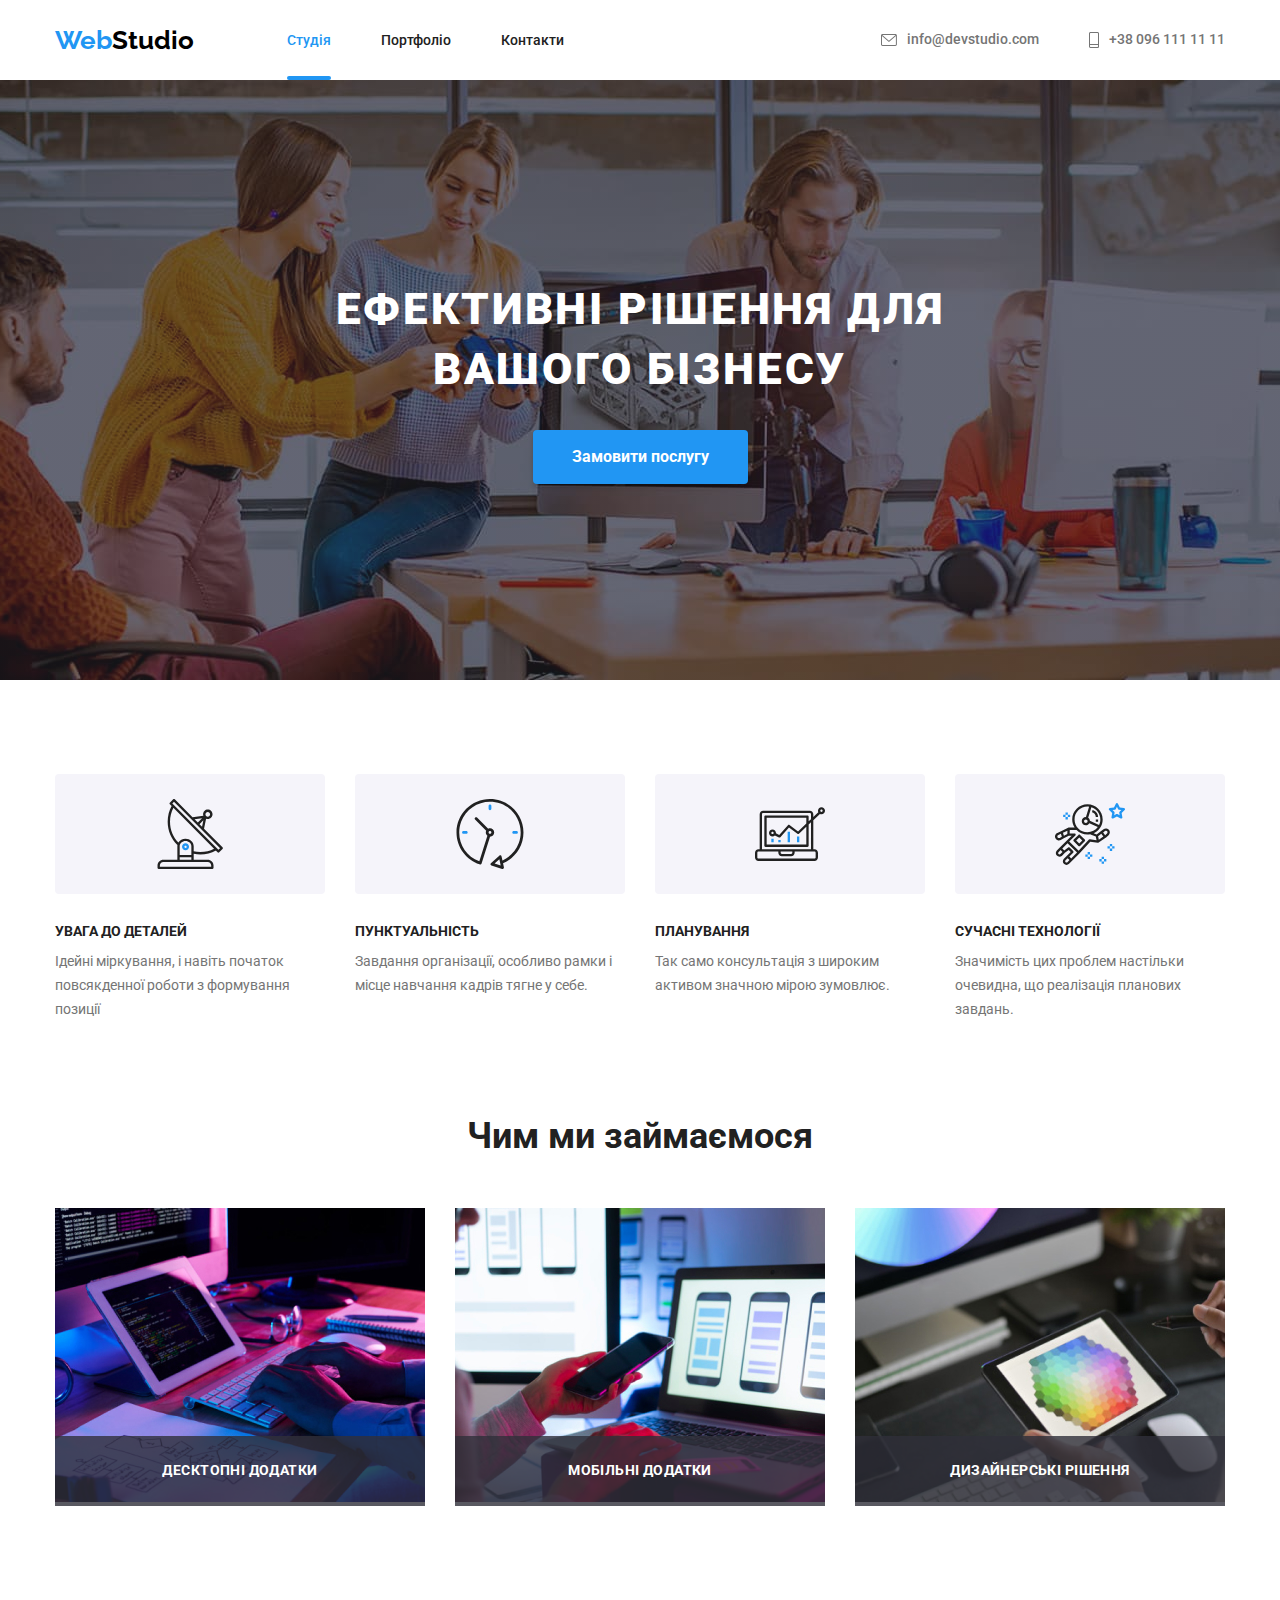
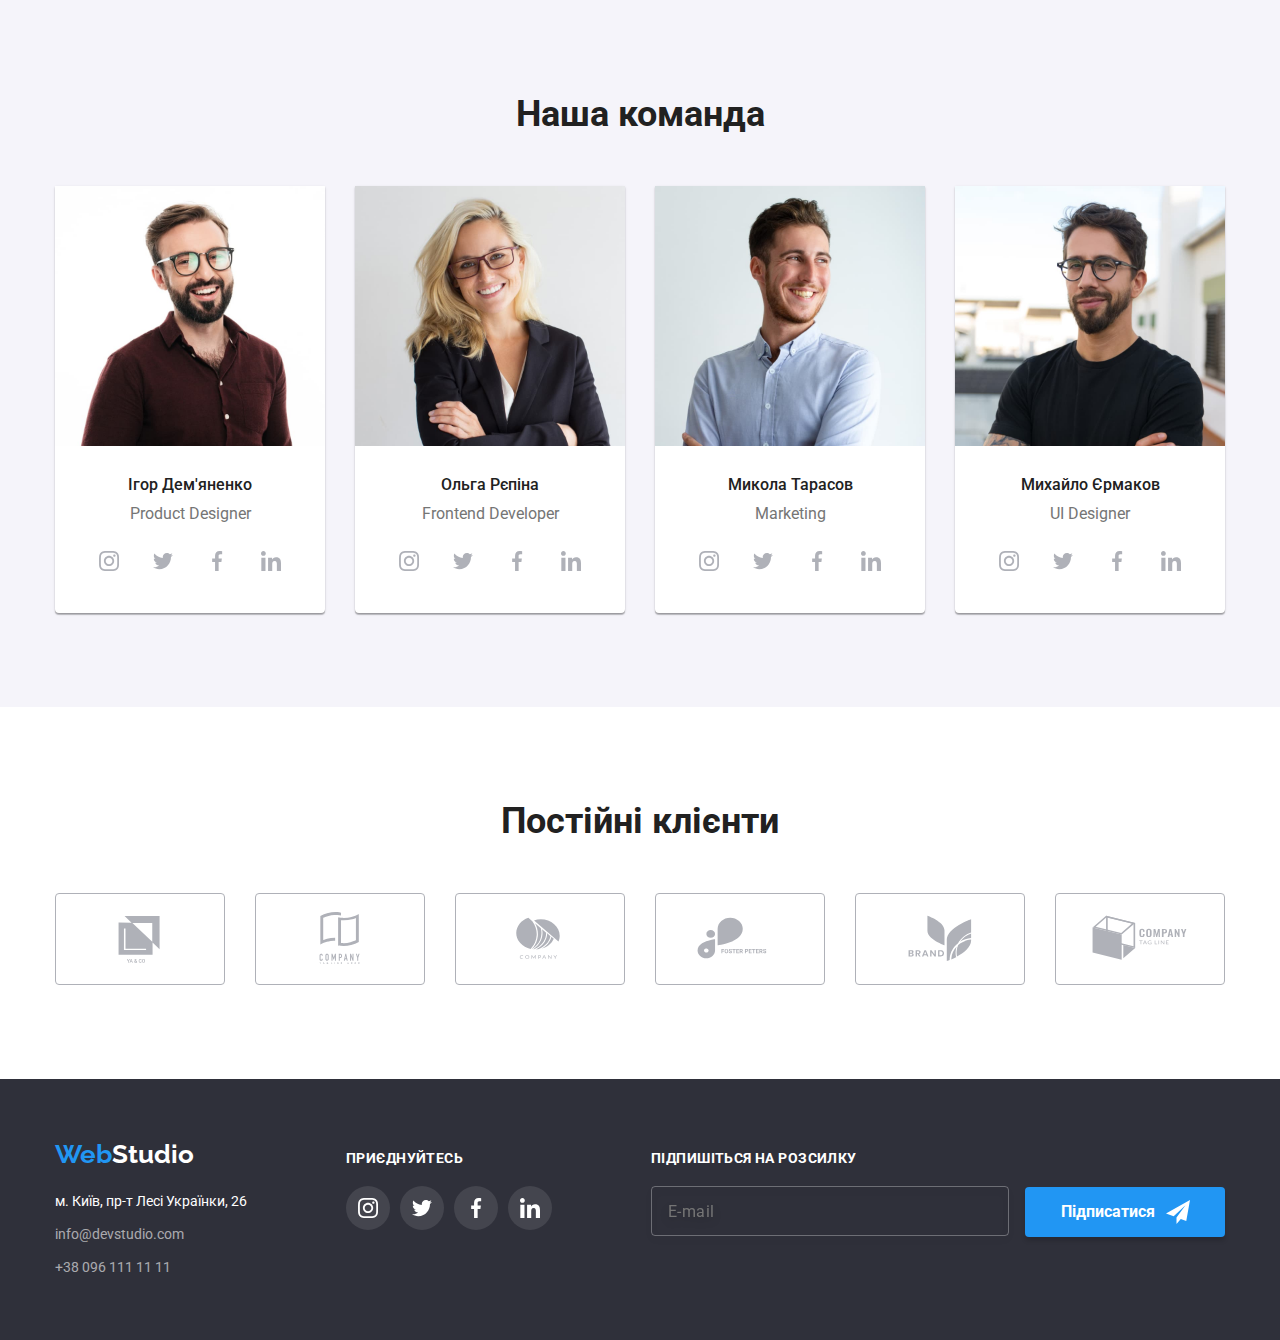
==== index.html @ 7a212b65 "Initial commit" ====
<!DOCTYPE html>
<html lang="uk">

<head>
  <meta charset="UTF-8">
  <meta http-equiv="X-UA-Compatible" content="IE=edge">
  <meta name="viewport" content="width=device-width, initial-scale=1.0">
  <!-- <link rel="preconnect" href="https://fonts.googleapis.com">
  <link rel="preconnect" href="https://fonts.gstatic.com" crossorigin> -->
  <link href="https://fonts.googleapis.com/css2?family=Raleway:wght@700&family=Roboto:wght@400;500;700;900&display=swap"
    rel="stylesheet">
  <link rel="stylesheet" href="https://cdnjs.cloudflare.com/ajax/libs/modern-normalize/1.1.0/modern-normalize.min.css">
  <title>WebStudio Студия</title>
  <link rel="stylesheet" href="./css/styles.css">
</head>

<body>
  <!-- шапка сайта с навигацией -->
  <header class="page-header">
    <div class="container inner">
      <nav class="main-nav">
        <a href="./index.html" class="logo link">
          <p lang="en"><span>Web</span>Studio</p>
        </a>
        <ul class="site-nav list">
          <li class="item"><a href="./index.html" class="link current">
              Студія</a></li>
          <li class="item"><a href="./portfolio.html" class="link">Портфоліо</a></li>
          <li class="item"> <a href="" class="link">Контакти</a></li>
        </ul>
      </nav>

      <ul class="address-nav list">
        <li class="item">
          <a href="mailto:info@devstudio.com" class="link">
            <svg class="mail">
              <use href="./images/sprite.svg#mail"></use>
            </svg>
            info@devstudio.com</a>
        </li>
        <li class="item">
          <a href="tel:+380961111111" class="link">
            <svg class="phone">
              <use href="./images/sprite.svg#phone"></use>
            </svg>
            +38 096 111 11 11</a>
        </li>
      </ul>
    </div>
  </header>
  <main>
    <!-- секция 1 с фото рекламы -->
    <section class="deskription overlay">
      <div class="containet">
        <h1 class="deskription-title">Ефективні рішення для<br> вашого бізнесу</h1>
        <button type="button" class="deskription-button link" data-modal-open>Замовити послугу</button>
      </div>
    </section>
    <!-- секция с описанием работы -->
    <section class="section">
      <div class="container">
        <!-- скрить заголовок -->
        <h2 class="section-title hide">особливості</h2>
        <ul class="feature-list list">
          <li class="item">
            <div class="wrapper">
              <svg class="icon">
                <use href="./images/sprite.svg#antenna"></use>
              </svg>
            </div>
            <h3 class="title">УВАГА ДО ДЕТАЛЕЙ</h3>
            <p>
              Ідейні міркування, і навіть початок повсякденної роботи з
              формування позиції
            </p>
          </li>
          <li class="item">
            <div class="wrapper">
              <svg class="icon">
                <use href="./images/sprite.svg#clock"></use>
              </svg>
            </div>
            <h3 class="title">ПУНКТУАЛЬНІСТЬ</h3>
            <p>
              Завдання організації, особливо рамки і місце навчання кадрів тягне
              у себе.
            </p>
          </li>
          <li class="item">
            <div class="wrapper">
              <svg class="icon">
                <use href="./images/sprite.svg#diagram"></use>
              </svg>
            </div>
            <h3 class="title">ПЛАНУВАННЯ</h3>
            <p>
              Так само консультація з широким активом значною мірою зумовлює.
            </p>
          </li>
          <li class="item">
            <div class="wrapper">
              <svg class="icon">
                <use href="./images/sprite.svg#astronaut"></use>
              </svg>
            </div>
            <h3 class="title">СУЧАСНІ ТЕХНОЛОГІЇ</h3>
            <p>
              Значимість цих проблем настільки очевидна, що реалізація планових
              завдань.
            </p>
          </li>
        </ul>
      </div>
    </section>
    <!-- секция с примерами работы -->
    <section class="section">
      <div class="container">
        <h2 class="section-title">Чим ми займаємося</h2>
        <ul class="work list">
          <li class="item">
            <div class="thumb">
              <img src="./images/box1.jpg" alt="Компьютерною розробкою" width="370">

              <div class="aside">
                <p>Десктопні додатки</p>
              </div>
            </div>
          </li>
          <li class="item">
            <div class="thumb">
              <img src="./images/box2.jpg" alt="Розробка для мобільних" width="370">
              <div class="aside">
                <p>Мобільні додатки</p>
              </div>
            </div>
          </li>
          <li class="item">
            <div class="thumb">
              <img src="./images/box3.jpg" alt="Розробка для планшетыв" width="370">
              <div class="aside">
                <p>Дизайнерські рішення</p>
              </div>
            </div>
          </li>
        </ul>
      </div>
    </section>
    <!-- секция  о нас -->
    <section class="section about">
      <div class="container ">
        <h2 class="section-title">Наша команда</h2>
        <ul class="about-list list">
          <li class="item">
            <img src="./images/faсe12.jpg" alt="Ігор Дем'яненко" width="270">
            <div class="about-wrapper">
            <h3 class="title">Ігор Дем'яненко</h3>
            <p lang="en">Product Designer</p>
          </div>
            <div class="social">
              <ul class="social-list list">
                <li class="items"> <a class="social-link" href=""><svg class="social-icon">
                      <use href="./images/sprite.svg#instagram"></use>
                    </svg>
                  </a> </li>
                <li class="items"> <a class="social-link" href=""><svg class="social-icon">
                      <use href="./images/sprite.svg#twitter"></use>
                    </svg>
                  </a> </li>
                <li class="items"> <a class="social-link" href=""><svg class="social-icon">
                      <use href="./images/sprite.svg#facebook"></use>
                    </svg>
                  </a> </li>
                <li class="items"> <a class="social-link" href=""><svg class="social-icon">
                      <use href="./images/sprite.svg#linkedin"></use>
                    </svg>
                  </a> </li>
              </ul>
            </div>
          </li>
          <li class="item">
            <img src="./images/faсe22.jpg" alt="Ольга Рєпіна" width="270">
            <div class="about-wrapper">
            <h3 class="title">Ольга Рєпіна</h3>
            <p lang="en">Frontend Developer</p></div>
            <div class="social">
              <ul class="social-list list">
                <li class="items"> <a class="social-link" href=""><svg class="social-icon">
                      <use href="./images/sprite.svg#instagram"></use>
                    </svg>
                  </a> </li>
                <li class="items"> <a class="social-link" href=""><svg class="social-icon">
                      <use href="./images/sprite.svg#twitter"></use>
                    </svg>
                  </a> </li>
                <li class="items"> <a class="social-link" href=""><svg class="social-icon">
                      <use href="./images/sprite.svg#facebook"></use>
                    </svg>
                  </a> </li>
                <li class="items"> <a class="social-link" href=""><svg class="social-icon">
                      <use href="./images/sprite.svg#linkedin"></use>
                    </svg>
                  </a> </li>
              </ul>
            </div>
          </li>
          <li class="item">
            <img src="./images/faсe32.jpg" alt="Микола Тарасов" width="270">
            <div class="about-wrapper">
            <h3 class="title">Микола Тарасов</h3>
            <p lang="en">Marketing</p></div>
            <div class="social">
              <ul class="social-list list">
                <li class="items"> <a class="social-link" href=""><svg class="social-icon">
                      <use href="./images/sprite.svg#instagram"></use>
                    </svg>
                  </a> </li>
                <li class="items"> <a class="social-link" href=""><svg class="social-icon">
                      <use href="./images/sprite.svg#twitter"></use>
                    </svg>
                  </a> </li>
                <li class="items"> <a class="social-link" href=""><svg class="social-icon">
                      <use href="./images/sprite.svg#facebook"></use>
                    </svg>
                  </a> </li>
                <li class="items"> <a class="social-link" href=""><svg class="social-icon">
                      <use href="./images/sprite.svg#linkedin"></use>
                    </svg>
                  </a> </li>
              </ul>
            </div>
          </li>
          <li class="item">
            <img src="./images/faсe42.jpg" alt="Михайло Єрмаков" width="270">
            <div class="about-wrapper">
            <h3 class="title">Михайло Єрмаков</h3>
            <p lang="en">UI Designer</p></div>
            <div class="social">
              <ul class="social-list list">
                <li class="items"> <a class="social-link" href=""><svg class="social-icon">
                      <use href="./images/sprite.svg#instagram"></use>
                    </svg>
                  </a> </li>
                <li class="items"> <a class="social-link" href=""><svg class="social-icon">
                      <use href="./images/sprite.svg#twitter"></use>
                    </svg>
                  </a> </li>
                <li class="items"> <a class="social-link" href=""><svg class="social-icon">
                      <use href="./images/sprite.svg#facebook"></use>
                    </svg>
                  </a> </li>
                <li class="items"> <a class="social-link" href=""><svg class="social-icon">
                      <use href="./images/sprite.svg#linkedin"></use>
                    </svg>
                  </a> </li>
              </ul>
            </div>
          </li>
        </ul>
      </div>
    </section>
    <!-- постійні клієнти -->
    <section class="section client">
      <div class="container">
        <h2 class="section-title">Постійні клієнти</h2>
        <ul class="client-list list">
          <li class="item"><a class="client-link link" href="">
              <svg class="icon">
                <use href="./images/sprite.svg#LogoYaCo1"></use>
              </svg></a>
          </li>
          <li class="item"><a class="client-link link" href="">
              <svg class="icon">
                <use href="./images/sprite.svg#LogoTagL2"></use>
              </svg></a>
          </li>
          <li class="item"><a class="client-link link" href="">
              <svg class="icon">
                <use href="./images/sprite.svg#logocomp3"></use>
              </svg></a>
          </li>
          <li class="item"><a class="client-link link" href="">
              <svg class="icon">
                <use href="./images/sprite.svg#LogoFost4"></use>
              </svg></a>
          </li>
          <li class="item"><a class="client-link link" href="">
              <svg class="icon">
                <use href="./images/sprite.svg#logobran"></use>
              </svg></a>
          </li>
          <li class="item"><a class="client-link link" href="">
              <svg class="icon">
                <use href="./images/sprite.svg#LogoTag6"></use>
              </svg></a>
          </li>
        </ul>
      </div>

    </section>
  </main>
  <!-- футер -->
  <footer class="footer">
    <!-- <section> -->

    <div class="container ">
      <div class="holder">
        <div class="address">
          <a href="./index.html" class="footer-logo link"><span>Web</span>Studio</a>
          <address class="address-list">
            <p>м. Київ, пр-т Лесі Українки, 26</p>
            <ul class="footer-list list">
              <li><a href="mailto:info@devstudio.com" class="link">info@devstudio.com</a></li>
              <li><a href="tel:+380961111111" class="link">+38 096 111 11 11</a></li>
            </ul>
          </address>
        </div>
        <div class="attach">
          <h2 class="attach-title">приєднуйтесь</h2>
          <div class="social">
            <ul class="social-list list">
              <li class="items"> <a class="attach-social-link" href=""><svg class="social-icon">
                    <use href="./images/sprite.svg#instagram"></use>
                  </svg>
                </a> </li>
              <li class="items"> <a class="attach-social-link" href=""><svg class="social-icon">
                    <use href="./images/sprite.svg#twitter"></use>
                  </svg>
                </a> </li>
              <li class="items"> <a class="attach-social-link" href=""><svg class="social-icon">
                    <use href="./images/sprite.svg#facebook"></use>
                  </svg>
                </a> </li>
              <li class="items"> <a class="attach-social-link" href=""><svg class="social-icon">
                    <use href="./images/sprite.svg#linkedin"></use>
                  </svg>
                </a> </li>
            </ul>
          </div>
        </div>
        <div class="form-telegram">
          <h2 class="attach-title">Підпишіться на розсилку</h2>
          <form class="telegram" action="">
            <input class="telegram-input" type="email" name="mail" id="mail" placeholder="E-mail">
            <button class="telegram-btn" type="button">Підписатися
              <svg class="icon">
                <use href="./images/sprite.svg#icon-send"></use>
              </svg>
            </button>
          </form>
        </div>
      </div>
    </div>
    <!-- </section> -->
  </footer>
  <!-- MODAL -->
  <div class="backdrop is-hidden" data-modal>
    <div class="modal">
      <button data-modal-close class="btn-modal">
        <svg class="modal-icon">
          <use href="./images/sprite.svg#close"></use>
        </svg></button>
      <div>
        <form class="modal-form" action="">
          <h2>Залиште свої дані, ми вам передзвонимо</h2>
          <div class="form-fild">
            <label for="name">Ім'я </label>
            <input class="form-input" type="text" name="name" id="name">
            <svg class="form-icon">
              <use href="./images/sprite.svg#man"></use>
            </svg>

          </div>
          <div class="form-fild">
            <label for="tel">Телефон</label>
            <input class="form-input" type="tel" name="tel" id="tel">
            <svg class="form-icon">
              <use href="./images/sprite.svg#tel"></use>
            </svg>
          </div>
          <div class="form-fild">
            <label for="email">Пошта</label>
            <input class="form-input" type="email" name="email" id="email">
            <svg class="form-icon">
              <use href="./images/sprite.svg#email"></use>
            </svg>
          </div>
          <div class="form-comment">
            <label for="comment">Коментар</label>
            <textarea name="comment" id="comment" cols="30" rows="10" placeholder="Введіть текст"></textarea>
          </div>
          <div class="politic">
            <label class="politic-label" for="politic">
              <input class="politic-checkbox" type="checkbox" name="politic" id="politic">
              <span class="politic-icon"></span>
              Погоджуюся з розсилкою та приймаю <a href="#"> Умови договору</a>
            </label>
          </div>
          <div>
            <button class="form-button link" type="submit">Відправити</button>
          </div>
        </form>
      </div>

    </div>
  </div>
  <script src="./js/modal.js"></script>
</body>

</html>
---- css/styles.css ----
:root {
  --primary-text-color: #757575;
  --title-text-color: #212121;
  --accent-color: #2196f3;
  --white-color: #ffffff;
  --color-bg-footer: #2f303a;
  --color-about: #f5f4fa;
  --text-link-footer: rgba(255, 255, 255, 0.6);
  --text-logo-header: #000000;
  --color-box-shadow: 0px 4px 4px rgba(0, 0, 0, 0.15);
  --portfolio-card-borded: #eeeeee;
  --color-icon-primary: #afb1b8;
  --color-attach-bg: rgba(255, 255, 255, 0.1);
  --time-cube: cubic-bezier(0.4, 0, 0.2, 1);
  --back-accent-color:#188ce8;
}

body {
  background-color: var(--white-color);
  color: var(--primary-text-color);
  font-family: "Roboto", sans-serif;
}
h3,
p{
  margin: 0;
  padding: 0;
}
.link {
  text-decoration: none;
  color: inherit;
}

.list {
  list-style: none;
  padding: 0;
  margin: 0;
}
/* цвет основного текста #757575 */
/* вторичный цвет текста #212121 */
/* синий цвет #2196F3 */
/* цвет телефона и email футере rgba(255, 255, 255, 0.6); */
/* белый цвет #ffffff */
/* цвет лого в header #000000 */
/* цвет футера и мейн #2F303A; */
/* цвет секции о нас  #F5F4FA */
/* cubic-bezier(0.4, 0, 0.2, 1) */
/* шапка сайта с навигацией  */
/* логотип */
/* .page-header{
  background-color: rgb(186, 208, 186);
} */
.container {
  margin-left: auto;
  margin-right: auto;
  width: 1200px;
  /* outline: 3px solid red; */
  padding-left: 15px;
  padding-right: 15px;
}

.logo {
  /* display: inline-block; */
  color: var(--text-logo-header);
  font-family: "Raleway", sans-serif;
  font-weight: 700;
  font-size: 26px;
  line-height: 1.19;
  /* background-color: green; */
}

.logo > p {
  margin: 0;
  padding: 0;
}

.logo span {
  color: var(--accent-color);
}

/* блок навигации */
.inner {
  display: flex;
  align-items: center;
}

.main-nav {
  display: flex;
  align-items: center;
}

.site-nav {
  display: flex;
  /* align-items: center; */
  margin-left: 93px;
}

.site-nav .item + .item {
  margin-left: 50px;
}

/* .site-nav .item{
  outline: 1px solid red;
} */
.site-nav .link {
  position: relative;
  color: var(--title-text-color);
  font-weight: 500;
  font-size: 14px;
  line-height: 1.14;
  padding: 32px 0 32px;
  transition: color 250ms var(--time-cube);
}
.site-nav .link.current::after {
  position: absolute;
  content: "";
  width: 100%;
  height: 4px;
  background-color: var(--accent-color);
  left: 0;
  bottom: 0;
  border-radius: 2px;
  /* opacity: 0.2;
transform: scaleX(0);
transition: transform 250ms var(--time-cube); */
}

.site-nav .link:hover,
.site-nav .link:focus {
  color: var(--accent-color);
}

/* .site-nav .link:hover,
.site-nav .link:focus, 
.site-nav .link:hover::after{
  opacity: 1;
  transform: scaleX(1);

} */

.site-nav .link.current {
  color: var(--accent-color);
}

/* блок адреса и телефона */

.address-nav {
  display: flex;
  align-items: center;
  margin-left: auto;
}

.address-nav .link {
  display: flex;
  align-items: center;
  color: var(--primary-text-color);
  font-weight: 500;
  font-size: 14px;
  line-height: 1.14;
  padding: 32px 0 32px;
  transition: color 250ms var(--time-cube);
}

.address-nav .link:hover,
.address-nav .link:focus {
  color: var(--accent-color);
}

.address-nav .item + .item {
  margin-left: 50px;
}
/* Уточнить по выравниванию и по inline-flex */
/* .address-nav ::before{
  display: inline-flex;
content: "";
align-self: flex-end;

background-size: contain;
margin-right: 10px;
}
/*  
.address-nav .mail::before{
  width: 16px;
  height: 12px;
  background-image: url(../images/mail.svg);
}
*/
.address-nav .mail {
  margin-right: 10px;
  align-items: center;
  width: 16px;
  height: 12px;
  fill: currentColor;
}

.address-nav .phone {
  margin-right: 10px;
  width: 10px;
  height: 16px;
  fill: currentColor;
}

.page-header {
  border-bottom: 1px solid var(--color-border-header);
}
/* блок майн */
/* блок секция */
/* Deskription */
.section {
  margin-bottom: 94px;
}

.deskription {
  padding-top: 200px;
  background-color: var(--color-bg-footer);
  text-align: center;
  margin-bottom: 94px;
}

.deskription-title {
  /* width: 696px; */
  box-sizing: content-box;
  /* margin: 0 auto; */
  margin: 0;
  /* margin-left: auto;
  margin-right: auto; */
  color: var(--white-color);
  font-weight: 900;
  font-size: 44px;
  line-height: 1.36;
  text-align: center;
  letter-spacing: 0.06em;
  text-transform: uppercase;
}

.overlay {
  height: 600px;
  max-width: 1600px;
  margin-left: auto;
  margin-right: auto;
  background-image: linear-gradient(
      to right,
      rgba(47, 48, 58, 0.4),
      rgba(47, 48, 58, 0.4)
    ),
    url(../images/hero2.jpg);
  background-size: cover;
  background-repeat: no-repeat;
  background-position: center;
}

/* button */
.deskription-button {
  display: inline-block;
  margin-top: 30px;
  min-width: 215px;
  box-shadow: var(--color-box-shadow);
  border-radius: 4px;
  padding: 10px 32px;
  border-color: transparent;
  color: var(--white-color);
  background-color: var(--accent-color);
  font-weight: 700;
  font-size: 16px;
  line-height: 1.88;
  cursor: pointer;
  text-align: center;
  transition: background-color 250ms var(--time-cube);
}

.deskription-button:hover,
.deskription-button:focus {
  background-color:var(--back-accent-color);
}
/* цвет заголовков всех секций */
.section-title {
  color: var(--title-text-color);
  font-weight: 700;
  font-size: 36px;
  line-height: 1.16;
  text-align: center;
  margin: 0 0 50px;
  padding: 0;
}

.hide {
  display: none;
}

/* feature */

.feature-list p {
  margin: 0;
  padding: 0;
}

.feature-list {
  display: flex;
  margin: 0;
  padding: 0;
  color: var(--primary-text-color);
  font-weight: 400;
  font-size: 14px;
  line-height: 1.71;
}

.feature-list .item + .item {
  margin-left: 30px;
}

.feature-list .title {
  margin: 30px 0 10px;
  color: var(--title-text-color);
  font-weight: 700;
  font-size: 14px;
  line-height: 1.14;
  text-transform: uppercase;
}

.feature-list .item {
  width: 270px;
}

.feature-list .wrapper {
  display: flex;
  align-items: center;
  justify-content: center;
  height: 120px;
  background-color: var(--color-about);

  border-radius: 4px;
}

.feature-list .icon {
  width: 70px;
  height: 70px;
}

/* work */
.work {
  display: flex;
}

.work .item + .item {
  margin-left: 30px;
}

.work p {
  margin: 0;
  padding: 0;
}
.work .thumb {
  position: relative;
}
.work .aside {
  position: absolute;
  bottom: 0;
  left: 0;
  width: 100%;
  height: 70px;
  font-weight: 700;
  background-color: rgba(47, 48, 58, 0.8);
  font-size: 14px;
  line-height: 1.14;
  text-align: center;
  letter-spacing: 0.03em;
  text-transform: uppercase;
  color: var(--white-color);

  padding-top: 27px;
}

/* about */
.about {
  background-color: var(--color-about);
  padding-top: 94px;
  padding-bottom: 94px;
  margin-bottom: 0;
}

.about-list {
  display: flex;
  color: var(--primary-text-color);
  font-weight: 400;
  font-size: 16px;
  line-height: 1.18;
  text-align: center;
}

.about-list .title {
  color: var(--title-text-color);
  font-weight: 500;
  font-size: 16px;
  line-height: 1.18;
  text-align: center;
  margin-bottom: 10px;
  /* margin: 30px 0 0 0; */
}
.about-list .item {
  display: flex;
  align-items: center;
  flex-direction: column;
  box-shadow: 0px 1px 3px rgba(0, 0, 0, 0.12), 0px 1px 1px rgba(0, 0, 0, 0.14),
    0px 2px 1px rgba(0, 0, 0, 0.2);
  border-radius: 0px 0px 4px 4px;
  background-color: var(--white-color);
}

.about-wrapper{
padding-top: 30px;
padding-bottom: 16px;
}
/* .about-list p {
  margin: 10px 0 30px 0;
} */

.about-list .item + .item {
  margin-left: 30px;
}

.social {
  display: flex;
  margin-bottom: 30px;
}

.social-list {
  display: flex;
  width: 206px;
  align-items: center;
}

.social-list .social-link {
  color: var(--color-icon-primary);
  display: flex;
  width: 44px;
  height: 44px;
  border-radius: 50%;
  align-items: center;
  justify-content: center;
  transition: background-color 250ms var(--time-cube),
    color 250ms var(--time-cube);
}

.social-link:hover,
.social-link:focus {
  color: var(--white-color);
  background-color: var(--accent-color);
}

.social-list .items + .items {
  margin-left: 10px;
}

.social-list .social-icon {
  fill: currentColor;
  width: 20px;
  height: 20px;
}

/* client */
.client {
  margin-top: 94px;
}

.client-list {
  display: flex;
}

.client .item {
  display: flex;
  justify-content: center;
  align-items: center;

  margin: 0;
}

.client-link {
  display: inline-flex;
  color: var(--color-icon-primary);
  border: 1px solid;
  border-radius: 4px;
  align-items: center;
  height: 92px;
  width: 170px;
  transition: color 250ms var(--time-cube);
}

.client-list .icon {
  fill: currentColor;
  list-style: none;
  width: 170px;
  height: 60px;
  margin: 0;
  padding: 0;
}

.client-link:focus,
.client-link:hover {
  color: var(--accent-color);
}

.client .item + .item {
  margin-left: 30px;
}

/* footer */
.footer {
  background-color: var(--color-bg-footer);
}

.holder {
  display: flex;
  align-items: baseline;
  justify-content: space-between;
}
.footer-logo {
  display: inline-block;
  color: var(--white-color);
  font-family: "Raleway", sans-serif;
  font-weight: 700;
  font-size: 26px;
  line-height: 1.19;
  margin-top: 60px;
}

.footer-logo span {
  color: var(--accent-color);
}

.address-list {
  color: var(--white-color);
  font-weight: 400;
  font-size: 14px;
  line-height: 1.71;
  font-style: normal;
  margin-top: 20px;
}

.address-list p {
  margin: 9px 0 0 0;
}

.address-list .link {
  color: var(--text-link-footer);
}

.footer-list {
  font-weight: 400;
  font-size: 14px;
  line-height: 1.71;
  font-style: normal;
  gap: 9px;
  display: flex;
  margin-top: 9px;
  margin-bottom: 60px;
  flex-direction: column;
}
.footer-list .link {
  color: var(--text-link-footer);
  transition: color 250ms var(--time-cube);
}

.footer-list .link:hover,
.footer-list .link:focus {
  color: var(--accent-color);
}

.footer-list .item {
  margin-top: 9px;
}



.attach-title {
  color: var(--white-color);
  font-weight: 700;
  font-size: 14px;
  line-height: 16px;
  letter-spacing: 0.03em;
  text-transform: uppercase;
  margin-bottom: 20px;
}

.social-list .attach-social-link {
  background-color: var(--color-attach-bg);
  color: var(--white-color);
  display: flex;
  width: 44px;
  height: 44px;
  border-radius: 50%;
  align-items: center;
  justify-content: center;
  transition: background-color 250ms var(--time-cube);
}

.attach-social-link:hover,
.attach-social-link:focus {
  background-color: var(--accent-color);
}


.telegram input {
  background-color: transparent;
  width: 358px;
  height: 50px;
  border: 1px solid rgba(255, 255, 255, 0.3);
  filter: drop-shadow(0px 4px 4px rgba(0, 0, 0, 0.15));
  border-radius: 4px;
  font-weight: 400;
  font-size: 16px;
  line-height: 1.25;
  display: inline-block;
  align-items: center;
  letter-spacing: 0.03em;
  color:var(--text-link-footer);
  padding-top: 15px;
  padding-left: 16px;
  padding-bottom: 15px;
  margin-right: 12px;
  outline: transparent;
}
.telegram input:focus {
  border-color:var(--text-link-footer);
}
.telegram-btn {
  display: inline-flex;
  min-width: 200px;
  height: 50px;
  padding: 10px 28px;
  box-shadow: var(--color-box-shadow);
  border-radius: 4px;
  border-color: transparent;
  color: var(--white-color);
  background-color: var(--accent-color);
  font-weight: 700;
  font-size: 16px;
  line-height: 1.88;
  cursor: pointer;
  text-align: left;
  align-items: center;
  justify-content: space-around;
  transition: background-color 250ms var(--time-cube);
}
.telegram-btn .icon {
  fill: currentColor;
  width: 24px;
  height: 24px;
}

.telegram-btn:hover,
.telegram-btn:focus {
  background-color:var(--back-accent-color);
}
/* sjgerhglkhdgkldklfgndjklvberghgwoe;hgp;ergvn;dgneosrgnbfjksdgrgsegbusoedgvboudrgbheuorbho */
/* PORTFOLIO */
.portfolio-box {
  padding-top: 79px;
  padding-bottom: 94px;
}

.section-filtr {
  display: flex;
  align-items: center;
  justify-content: center;
  margin-bottom: 50px;
}

.btn {
  display: inline-block;
  color: var(--title-text-color);
  background-color: var(--color-about);
  font-weight: 500;
  font-size: 16px;
  line-height: 1.62;
  text-align: center;
  cursor: pointer;
  min-width: 73px;
  padding: 6px 22px;

  border-radius: 4px;
  border: transparent;
  transition: background-color 250ms var(--time-cube);
}

.btn.primary {
  color: var(--white-color);
  background-color: var(--accent-color);
  box-shadow: 0px 3px 1px rgba(0, 0, 0, 0.1), 0px 1px 2px rgba(0, 0, 0, 0.08),
    0px 2px 2px rgba(0, 0, 0, 0.12);
}

.btn.secondary {
  color: var(--title-text-color);
  background-color: var(--color-about);
}

.section-filtr .btn:hover,
.section-filtr .btn:focus {
  color: var(--white-color);
  background-color: var(--accent-color);
  box-shadow: 0px 3px 1px rgba(0, 0, 0, 0.1), 0px 1px 2px rgba(0, 0, 0, 0.08),
    0px 2px 2px rgba(0, 0, 0, 0.12);
}

.section-filtr .item + .item {
  margin-left: 8px;
}
/* ++++++++++++стили карточек +++++++++++++++++++++++++*/

.portfolio-list {
  display: flex;
  flex-wrap: wrap;
  gap:30px;

}

.portfolio-list .wrapper {
  font-size: 16px;
  margin-left: 24px;
  padding-bottom: 20px;
}

.portfolio-list .title {
  color: var(--title-text-color);
  font-weight: 700;
  font-size: 18px;
  line-height: 2;
  margin: 20px 0 0 0;
}

.portfolio-list p {
  margin-top: 4px;
}

.portfolio-item {
  width: 370px;
  /* margin: 15px; */
  /* margin-right: 30px;
  margin-bottom: 30px; bjbjbjjj*/

  border: 1px solid var(--portfolio-card-borded);
  transition: box-shadow 250ms var(--time-cube);
}

.portfolio-item .link:hover,
.portfolio-item .link:focus {
  border: 0;
  box-shadow: 0px 1px 1px rgba(0, 0, 0, 0.12), 0px 4px 4px rgba(0, 0, 0, 0.06),
    1px 4px 6px rgba(0, 0, 0, 0.16);
}

/* .portfolio-item::before{
 outline: 1px solid red;
 width: 100%;
 height: 100%;
 position: absolute;
 top: 0;
 left: 0;
background-color:  rgba(33, 150, 243, 0.5);
} */

.portfolio-item:nth-child(3n) {
  margin-right: 0;
}

.portfolio-item:nth-last-child(-n + 3) {
  margin-bottom: 0;
}

.popup {
  position: relative;
  overflow: hidden;
}

.portfolio-item .link:hover .popup-text,
.portfolio-item .link:focus .popup-text 
{
  transform: translateY(0);
}
.popup-text {
  position: absolute;
  display: inline-block;
  width: 100%;
  height: 100%;
  top: 0;
  left: 0;
  margin-left: auto;
  margin-right: auto;
  color: var(--white-color);
  background-color: rgba(33, 150, 243, 0.9);
  transform: translateY(140%);
  transition: transform 250ms var(--time-cube);
}
.popup-text p {
  margin: 63px 24px;
  font-weight: 400;
  font-size: 18px;
  line-height: 1.56;
  letter-spacing: 0.03em;
}

/* ==========================MODAL============================================= */

.backdrop {
  position: fixed;
  top: 0;
  left: 0;
  width: 100%;
  height: 100%;
  background-color: rgba(0, 0, 0, 0.2);
  transition: opacity 250ms var(--time-cube);
  opacity: 1;
  visibility: visible;
}
.backdrop.is-hidden {
  opacity: 0;
  pointer-events: none;
  visibility: hidden;
}
.backdrop.is-hidden .modal {
  opacity: 0;
}

.modal {
  position: relative;
  width: 528px;
  height: 581px;
  background-color: var(--white-color);
  box-shadow: 0px 1px 3px rgba(0, 0, 0, 0.12), 0px 1px 1px rgba(0, 0, 0, 0.14),
    0px 2px 1px rgba(0, 0, 0, 0.2);
  border-radius: 4px;
  left: 50%;
  top: 50%;
  transform: translate(-50%, -50%);
  transition: opacity 250ms var(--time-cube);
  opacity: 1;
  visibility: visible;
}

.btn-modal {
  position: fixed;
  top: 8px;
  right: 8px;
  display: flex;
  align-items: center;
  justify-items: center;
  width: 30px;
  height: 30px;
  border-color: rgba(0, 0, 0, 0.1);
  border-radius: 50%;
  background-color: var(--white-color);
  cursor: pointer;
  transition: color 250ms var(--time-cube);
}
.modal-icon {
  fill: currentColor;
  width: 30px;
  height: 30px;
  list-style: none;
}

.btn-modal:hover,
.btn-modal:focus {
  color: var(--accent-color);
}
.modal-form {
  padding: 40px;
  display: flex;
  flex-direction: column;
  align-items: center;
  font-weight: 400;
  font-size: 12px;
  line-height: 1.16;
  letter-spacing: 0.01em;
  color: var(--primary-text-color);
}
.modal-form h2 {
  font-weight: 700;
  font-size: 20px;
  line-height: 1.15;
  text-align: center;
  letter-spacing: 0.03em;
  color: var(--title-text-color);
  margin-top: 0;
  margin-bottom: 12px;
  padding: 0;
}

.form-fild {
  position: relative;
  display: flex;
  flex-direction: column;
  margin-bottom: 10px;
}
.form-input {
  border: 1px solid rgba(33, 33, 33, 0.2);
  border-radius: 4px;
  font-size: 14px;
  width: 448px;
  height: 40px;
  margin-top: 4px;
  padding-left: 42px;
  transition: border-color 250ms var(--time-cube);
}

.form-icon {
  position: absolute;
  display: inline-block;
  fill: currentColor;
  width: 18px;
  height: 18px;
  list-style: none;
  bottom: 11px;
  left: 12px;
  transition: color 250ms var(--time-cube);
}

.form-input:focus,
.form-comment textarea:focus {
  outline: none;
  border-color: var(--accent-color);
}

.form-input:focus + .form-icon {
  color:var(--back-accent-color);
}

.form-comment {
  display: flex;
  flex-direction: column;
  margin: 0;
}
.form-comment textarea {
  margin-top: 4px;
  width: 448px;
  height: 120px;
  border: 1px solid rgba(33, 33, 33, 0.2);
  border-radius: 4px;
  padding: 12px 16px;
  resize: none;
  transition: border-color 250ms var(--time-cube);
}
.form-comment::placeholder {
  font-weight: 400;
  font-size: 12px;
  line-height: 1.16;
  letter-spacing: 0.01em;

  color: rgba(117, 117, 117, 0.5);
}
.politic {
  display: inline-flex;
  margin-top: 20px;
  margin-bottom: 30px;
  font-weight: 400;
  font-size: 14px;
  line-height: 1.71;
  letter-spacing: 0.03em;
  color: var(--primary-text-color);
}
.politic a {
  margin-left: 4px;
  color: var(--accent-color);
  text-underline-position: under;
}

.politic label {
  display: flex;
  align-items: center;
  cursor: pointer;
}

.politic-checkbox {
  appearance: none;
  position: absolute;
}

.politic-icon {
  display: inline-block;
  width: 16px;
  height: 15px;
  border: 2px solid var(--title-text-color);
  border-radius: 2px;
  margin-right: 7px;
}
.politic-checkbox:checked + .politic-icon {
  padding-top: 1px;
  background-color: #2196f3;
  background-image: url(../images/Vector.svg);
  background-repeat: no-repeat;
  background-size: contain;
  background-origin: content-box;
  border-color: #2196f3;
}

.form-button {
  display: inline-block;
  min-width: 200px;
  box-shadow: var(--color-box-shadow);
  border-radius: 4px;
  padding: 10px 52px;
  border-color: transparent;
  color: var(--white-color);
  background-color: var(--accent-color);
  font-weight: 700;
  font-size: 16px;
  line-height: 1.88;
  letter-spacing: 0.06em;
  cursor: pointer;
  text-align: center;
  transition: background-color 250ms var(--time-cube);
}

.form-button:hover,
.form-button:focus {
  background-color:var(--back-accent-color);
}

/* sdggggggggggggggggggggggggggggggggggggggggggggggggggggggggggggggggggggggggggggggggggggggggg */
/* transform: scale(0) rotate(360deg);
  transition: all 250ms var(--time-cube); */
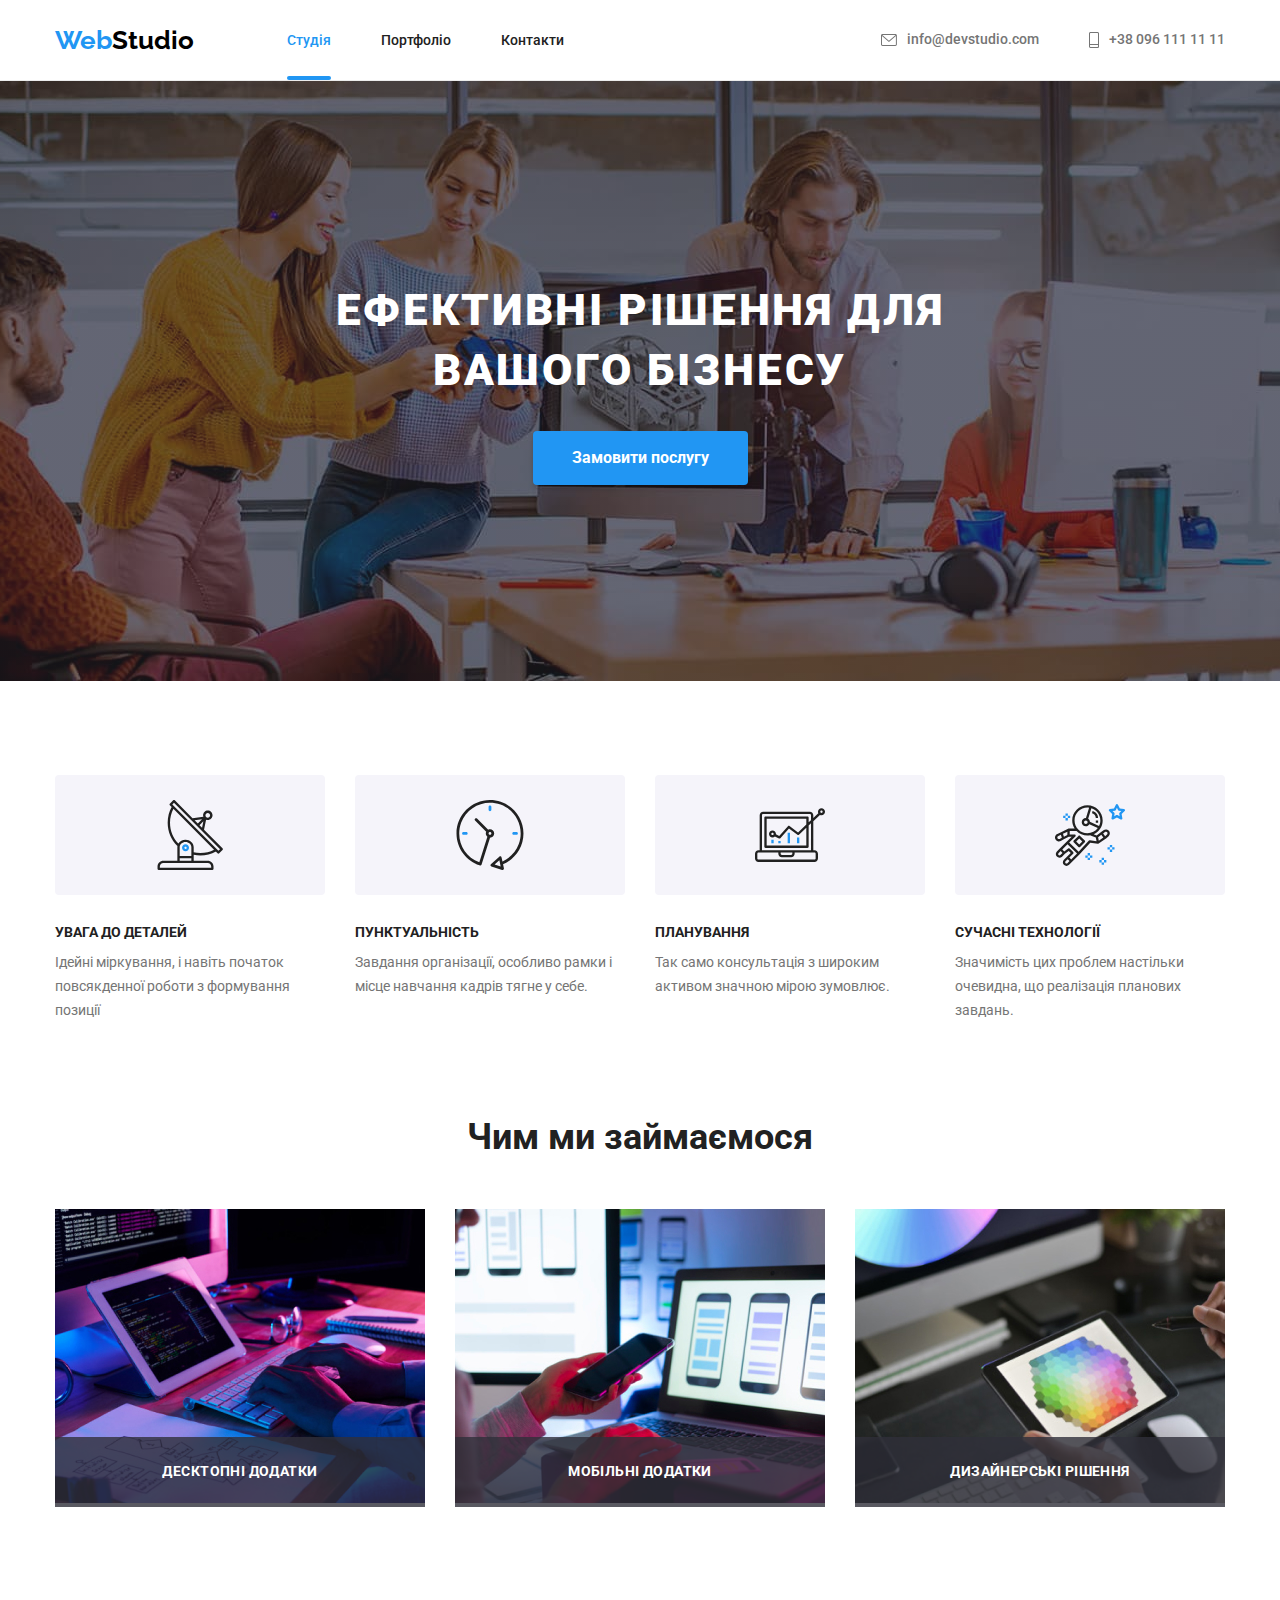
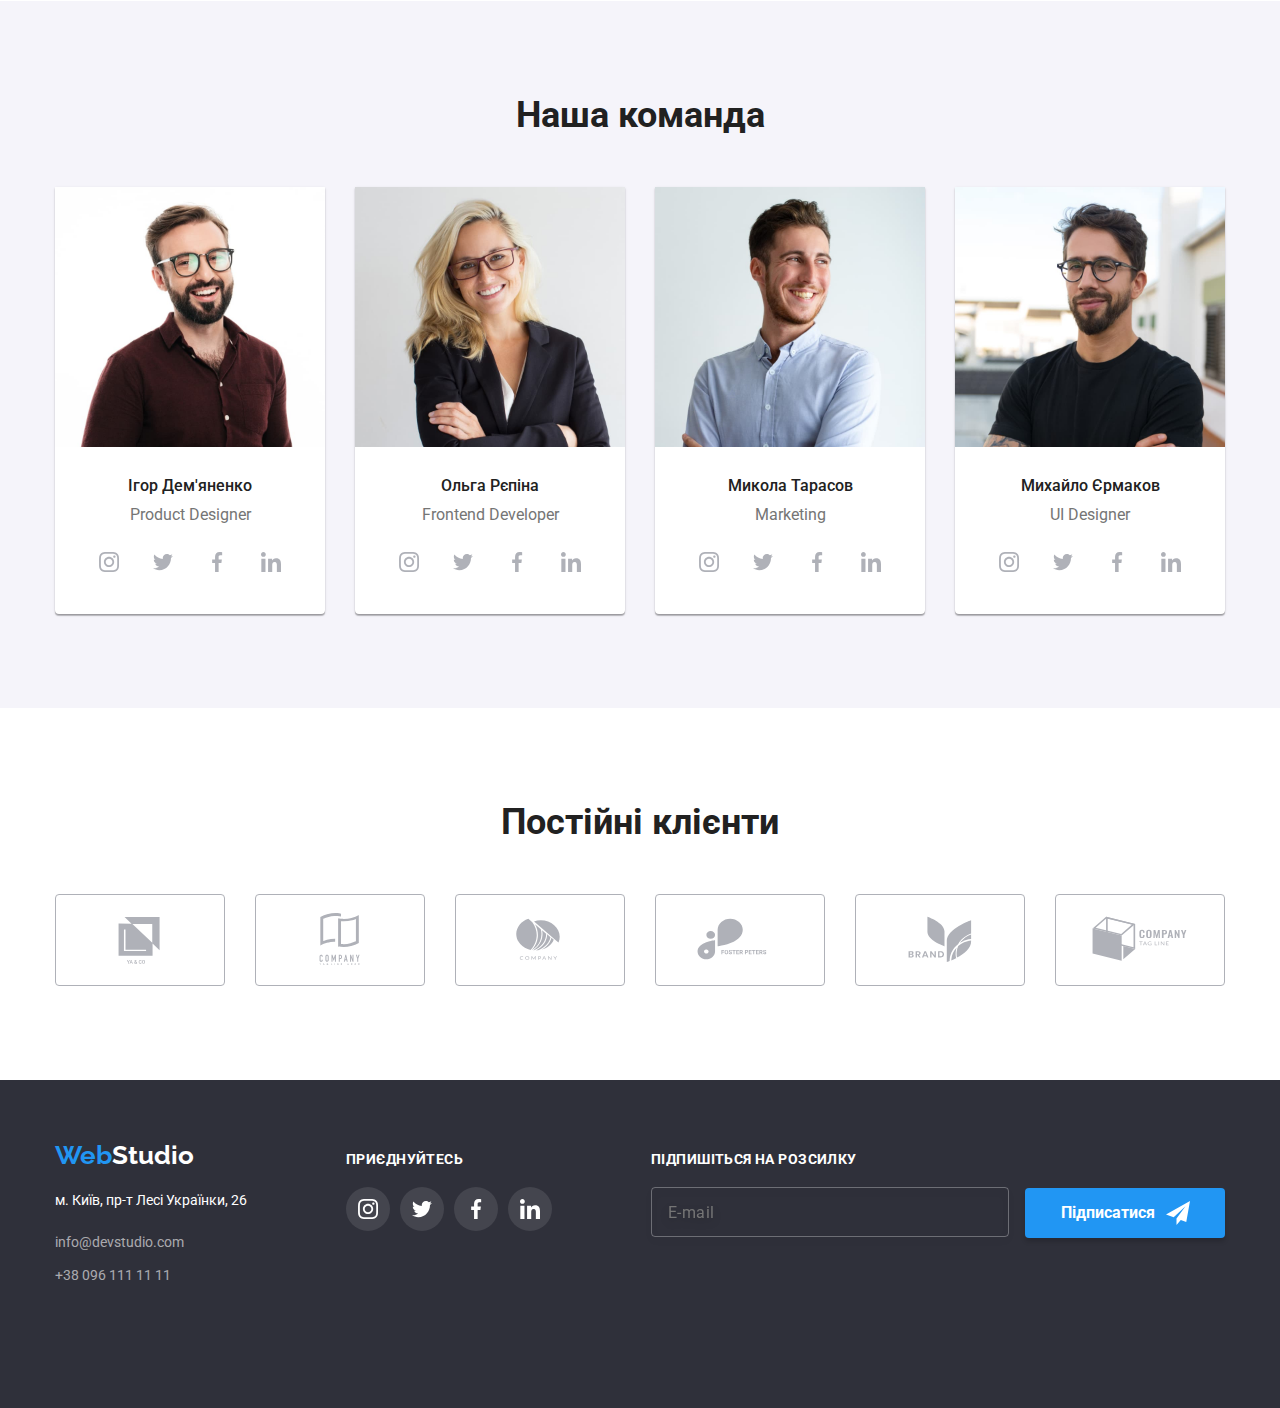
==== commit 8bf04534: "pre fix" ====
--- a/index.html
+++ b/index.html
@@ -11,7 +11,7 @@
     rel="stylesheet">
   <link rel="stylesheet" href="https://cdnjs.cloudflare.com/ajax/libs/modern-normalize/1.1.0/modern-normalize.min.css">
   <title>WebStudio Студия</title>
-  <link rel="stylesheet" href="./css/styles.css">
+  <link rel="stylesheet" href="./css/main.min.css">
 </head>
 
 <body>
@@ -19,28 +19,28 @@
   <header class="page-header">
     <div class="container inner">
       <nav class="main-nav">
-        <a href="./index.html" class="logo link">
+        <a href="./index.html" class="main-nav__logo link">
           <p lang="en"><span>Web</span>Studio</p>
         </a>
-        <ul class="site-nav list">
-          <li class="item"><a href="./index.html" class="link current">
+        <ul class="site-nav ">
+          <li class="site-nav__item"><a href="./index.html" class="site-nav__link current link">
               Студія</a></li>
-          <li class="item"><a href="./portfolio.html" class="link">Портфоліо</a></li>
-          <li class="item"> <a href="" class="link">Контакти</a></li>
+          <li class="site-nav__item"><a href="./portfolio.html" class="site-nav__link link">Портфоліо</a></li>
+          <li class="site-nav__item"> <a href="" class="site-nav__link link">Контакти</a></li>
         </ul>
       </nav>
 
-      <ul class="address-nav list">
-        <li class="item">
-          <a href="mailto:info@devstudio.com" class="link">
-            <svg class="mail">
+      <ul class="address-nav">
+        <li class="address-nav__item">
+          <a href="mailto:info@devstudio.com" class="address-nav__link link">
+            <svg class="address-nav__mail">
               <use href="./images/sprite.svg#mail"></use>
             </svg>
             info@devstudio.com</a>
         </li>
-        <li class="item">
-          <a href="tel:+380961111111" class="link">
-            <svg class="phone">
+        <li class="address-nav__item">
+          <a href="tel:+380961111111" class="address-nav__link link">
+            <svg class="address-nav__phone">
               <use href="./images/sprite.svg#phone"></use>
             </svg>
             +38 096 111 11 11</a>
@@ -52,8 +52,8 @@
     <!-- секция 1 с фото рекламы -->
     <section class="deskription overlay">
       <div class="containet">
-        <h1 class="deskription-title">Ефективні рішення для<br> вашого бізнесу</h1>
-        <button type="button" class="deskription-button link" data-modal-open>Замовити послугу</button>
+        <h1 class="deskription__title">Ефективні рішення для<br> вашого бізнесу</h1>
+        <button type="button" class="deskription__button link" data-modal-open>Замовити послугу</button>
       </div>
     </section>
     <!-- секция с описанием работы -->
@@ -61,49 +61,49 @@
       <div class="container">
         <!-- скрить заголовок -->
         <h2 class="section-title hide">особливості</h2>
-        <ul class="feature-list list">
-          <li class="item">
-            <div class="wrapper">
-              <svg class="icon">
+        <ul class="feature-list">
+          <li class="feature-list__item">
+            <div class="feature-list__wrapper">
+              <svg class="feature-list__icon">
                 <use href="./images/sprite.svg#antenna"></use>
               </svg>
             </div>
-            <h3 class="title">УВАГА ДО ДЕТАЛЕЙ</h3>
+            <h3 class="feature-list__title">УВАГА ДО ДЕТАЛЕЙ</h3>
             <p>
               Ідейні міркування, і навіть початок повсякденної роботи з
               формування позиції
             </p>
           </li>
-          <li class="item">
-            <div class="wrapper">
-              <svg class="icon">
+          <li class="feature-list__item">
+            <div class="feature-list__wrapper">
+              <svg class="feature-list__icon">
                 <use href="./images/sprite.svg#clock"></use>
               </svg>
             </div>
-            <h3 class="title">ПУНКТУАЛЬНІСТЬ</h3>
+            <h3 class="feature-list__title">ПУНКТУАЛЬНІСТЬ</h3>
             <p>
               Завдання організації, особливо рамки і місце навчання кадрів тягне
               у себе.
             </p>
           </li>
-          <li class="item">
-            <div class="wrapper">
-              <svg class="icon">
+          <li class="feature-list__item">
+            <div class="feature-list__wrapper">
+              <svg class="feature-list__icon">
                 <use href="./images/sprite.svg#diagram"></use>
               </svg>
             </div>
-            <h3 class="title">ПЛАНУВАННЯ</h3>
+            <h3 class="feature-list__title">ПЛАНУВАННЯ</h3>
             <p>
               Так само консультація з широким активом значною мірою зумовлює.
             </p>
           </li>
-          <li class="item">
-            <div class="wrapper">
-              <svg class="icon">
+          <li class="feature-list__item">
+            <div class="feature-list__wrapper">
+              <svg class="feature-list__icon">
                 <use href="./images/sprite.svg#astronaut"></use>
               </svg>
             </div>
-            <h3 class="title">СУЧАСНІ ТЕХНОЛОГІЇ</h3>
+            <h3 class="feature-list__title">СУЧАСНІ ТЕХНОЛОГІЇ</h3>
             <p>
               Значимість цих проблем настільки очевидна, що реалізація планових
               завдань.
@@ -116,28 +116,28 @@
     <section class="section">
       <div class="container">
         <h2 class="section-title">Чим ми займаємося</h2>
-        <ul class="work list">
-          <li class="item">
-            <div class="thumb">
+        <ul class="work">
+          <li class="work__item">
+            <div class="work__thumb">
               <img src="./images/box1.jpg" alt="Компьютерною розробкою" width="370">
 
-              <div class="aside">
+              <div class="work__aside">
                 <p>Десктопні додатки</p>
               </div>
             </div>
           </li>
-          <li class="item">
-            <div class="thumb">
+          <li class="work__item">
+            <div class="work__thumb">
               <img src="./images/box2.jpg" alt="Розробка для мобільних" width="370">
-              <div class="aside">
+              <div class="work__aside">
                 <p>Мобільні додатки</p>
               </div>
             </div>
           </li>
-          <li class="item">
-            <div class="thumb">
+          <li class="work__item">
+            <div class="work__thumb">
               <img src="./images/box3.jpg" alt="Розробка для планшетыв" width="370">
-              <div class="aside">
+              <div class="work__aside">
                 <p>Дизайнерські рішення</p>
               </div>
             </div>
@@ -149,106 +149,109 @@
     <section class="section about">
       <div class="container ">
         <h2 class="section-title">Наша команда</h2>
-        <ul class="about-list list">
-          <li class="item">
+        <ul class="about-list">
+          <li class="about-list__item">
             <img src="./images/faсe12.jpg" alt="Ігор Дем'яненко" width="270">
-            <div class="about-wrapper">
-            <h3 class="title">Ігор Дем'яненко</h3>
-            <p lang="en">Product Designer</p>
-          </div>
+            <div class="about-list__about-wrapper">
+              <h3 class="about-list__title">Ігор Дем'яненко</h3>
+              <p lang="en">Product Designer</p>
+            </div>
             <div class="social">
-              <ul class="social-list list">
-                <li class="items"> <a class="social-link" href=""><svg class="social-icon">
+              <ul class="social__list">
+                <li class="social__items"> <a class="social__link" href=""><svg class="social__icon">
                       <use href="./images/sprite.svg#instagram"></use>
                     </svg>
                   </a> </li>
-                <li class="items"> <a class="social-link" href=""><svg class="social-icon">
+                <li class="social__items"> <a class="social__link" href=""><svg class="social__icon">
                       <use href="./images/sprite.svg#twitter"></use>
                     </svg>
                   </a> </li>
-                <li class="items"> <a class="social-link" href=""><svg class="social-icon">
+                <li class="social__items"> <a class="social__link" href=""><svg class="social__icon">
                       <use href="./images/sprite.svg#facebook"></use>
                     </svg>
                   </a> </li>
-                <li class="items"> <a class="social-link" href=""><svg class="social-icon">
+                <li class="social__items"> <a class="social__link" href=""><svg class="social__icon">
                       <use href="./images/sprite.svg#linkedin"></use>
                     </svg>
                   </a> </li>
               </ul>
             </div>
           </li>
-          <li class="item">
+          <li class="about-list__item">
             <img src="./images/faсe22.jpg" alt="Ольга Рєпіна" width="270">
-            <div class="about-wrapper">
-            <h3 class="title">Ольга Рєпіна</h3>
-            <p lang="en">Frontend Developer</p></div>
+            <div class="about-list__about-wrapper">
+              <h3 class="about-list__title">Ольга Рєпіна</h3>
+              <p lang="en">Frontend Developer</p>
+            </div>
             <div class="social">
-              <ul class="social-list list">
-                <li class="items"> <a class="social-link" href=""><svg class="social-icon">
+              <ul class="social__list">
+                <li class="social__items"> <a class="social__link" href=""><svg class="social__icon">
                       <use href="./images/sprite.svg#instagram"></use>
                     </svg>
                   </a> </li>
-                <li class="items"> <a class="social-link" href=""><svg class="social-icon">
+                <li class="social__items"> <a class="social__link" href=""><svg class="social__icon">
                       <use href="./images/sprite.svg#twitter"></use>
                     </svg>
                   </a> </li>
-                <li class="items"> <a class="social-link" href=""><svg class="social-icon">
+                <li class="social__items"> <a class="social__link" href=""><svg class="social__icon">
                       <use href="./images/sprite.svg#facebook"></use>
                     </svg>
                   </a> </li>
-                <li class="items"> <a class="social-link" href=""><svg class="social-icon">
+                <li class="social__items"> <a class="social__link" href=""><svg class="social__icon">
                       <use href="./images/sprite.svg#linkedin"></use>
                     </svg>
                   </a> </li>
               </ul>
             </div>
           </li>
-          <li class="item">
+          <li class="about-list__item">
             <img src="./images/faсe32.jpg" alt="Микола Тарасов" width="270">
-            <div class="about-wrapper">
-            <h3 class="title">Микола Тарасов</h3>
-            <p lang="en">Marketing</p></div>
+            <div class="about-list__about-wrapper">
+              <h3 class="about-list__title">Микола Тарасов</h3>
+              <p lang="en">Marketing</p>
+            </div>
             <div class="social">
-              <ul class="social-list list">
-                <li class="items"> <a class="social-link" href=""><svg class="social-icon">
+              <ul class="social__list">
+                <li class="social__items"> <a class="social__link" href=""><svg class="social__icon">
                       <use href="./images/sprite.svg#instagram"></use>
                     </svg>
                   </a> </li>
-                <li class="items"> <a class="social-link" href=""><svg class="social-icon">
+                <li class="social__items"> <a class="social__link" href=""><svg class="social__icon">
                       <use href="./images/sprite.svg#twitter"></use>
                     </svg>
                   </a> </li>
-                <li class="items"> <a class="social-link" href=""><svg class="social-icon">
+                <li class="social__items"> <a class="social__link" href=""><svg class="social__icon">
                       <use href="./images/sprite.svg#facebook"></use>
                     </svg>
                   </a> </li>
-                <li class="items"> <a class="social-link" href=""><svg class="social-icon">
+                <li class="social__items"> <a class="social__link" href=""><svg class="social__icon">
                       <use href="./images/sprite.svg#linkedin"></use>
                     </svg>
                   </a> </li>
               </ul>
             </div>
           </li>
-          <li class="item">
+          <li class="about-list__item">
             <img src="./images/faсe42.jpg" alt="Михайло Єрмаков" width="270">
-            <div class="about-wrapper">
-            <h3 class="title">Михайло Єрмаков</h3>
-            <p lang="en">UI Designer</p></div>
+            <div class="about-list__about-wrapper">
+              <h3 class="about-list__title">Михайло Єрмаков</h3>
+              <p lang="en">UI Designer</p>
+            </div>
             <div class="social">
-              <ul class="social-list list">
-                <li class="items"> <a class="social-link" href=""><svg class="social-icon">
+              <ul class="social__list">
+                <li class="social__items"> <a class="social__link" href=""><svg class="social__icon">
                       <use href="./images/sprite.svg#instagram"></use>
                     </svg>
                   </a> </li>
-                <li class="items"> <a class="social-link" href=""><svg class="social-icon">
+                <li class="social__items"> <a class="social__link" href=""><svg class="social__icon">
                       <use href="./images/sprite.svg#twitter"></use>
                     </svg>
                   </a> </li>
-                <li class="items"> <a class="social-link" href=""><svg class="social-icon">
+                <li class="social__items"> <a class="social__link" href=""><svg class="social__icon">
                       <use href="./images/sprite.svg#facebook"></use>
                     </svg>
                   </a> </li>
-                <li class="items"> <a class="social-link" href=""><svg class="social-icon">
+                <li class="social__items"> <a class="social__link" href=""><svg class="social__icon">
                       <use href="./images/sprite.svg#linkedin"></use>
                     </svg>
                   </a> </li>
@@ -262,34 +265,34 @@
     <section class="section client">
       <div class="container">
         <h2 class="section-title">Постійні клієнти</h2>
-        <ul class="client-list list">
-          <li class="item"><a class="client-link link" href="">
-              <svg class="icon">
+        <ul class="client__list">
+          <li class="client__item"><a class="client__link link" href="">
+              <svg class="client__icon">
                 <use href="./images/sprite.svg#LogoYaCo1"></use>
               </svg></a>
           </li>
-          <li class="item"><a class="client-link link" href="">
-              <svg class="icon">
+          <li class="client__item"><a class="client__link link" href="">
+              <svg class="client__icon">
                 <use href="./images/sprite.svg#LogoTagL2"></use>
               </svg></a>
           </li>
-          <li class="item"><a class="client-link link" href="">
-              <svg class="icon">
+          <li class="client__item"><a class="client__link link" href="">
+              <svg class="client__icon">
                 <use href="./images/sprite.svg#logocomp3"></use>
               </svg></a>
           </li>
-          <li class="item"><a class="client-link link" href="">
-              <svg class="icon">
+          <li class="client__item"><a class="client__link link" href="">
+              <svg class="client__icon">
                 <use href="./images/sprite.svg#LogoFost4"></use>
               </svg></a>
           </li>
-          <li class="item"><a class="client-link link" href="">
-              <svg class="icon">
+          <li class="client__item"><a class="client__link link" href="">
+              <svg class="client__icon">
                 <use href="./images/sprite.svg#logobran"></use>
               </svg></a>
           </li>
-          <li class="item"><a class="client-link link" href="">
-              <svg class="icon">
+          <li class="client__item"><a class="client__link link" href="">
+              <svg class="client__icon">
                 <use href="./images/sprite.svg#LogoTag6"></use>
               </svg></a>
           </li>
@@ -305,32 +308,32 @@
     <div class="container ">
       <div class="holder">
         <div class="address">
-          <a href="./index.html" class="footer-logo link"><span>Web</span>Studio</a>
-          <address class="address-list">
+          <a href="./index.html" class="address__logo link"><span>Web</span>Studio</a>
+          <address class="address__list">
             <p>м. Київ, пр-т Лесі Українки, 26</p>
-            <ul class="footer-list list">
-              <li><a href="mailto:info@devstudio.com" class="link">info@devstudio.com</a></li>
-              <li><a href="tel:+380961111111" class="link">+38 096 111 11 11</a></li>
+            <ul class="address__list">
+              <li><a href="mailto:info@devstudio.com" class="address__link link">info@devstudio.com</a></li>
+              <li><a href="tel:+380961111111" class="address__link link">+38 096 111 11 11</a></li>
             </ul>
           </address>
         </div>
         <div class="attach">
           <h2 class="attach-title">приєднуйтесь</h2>
           <div class="social">
-            <ul class="social-list list">
-              <li class="items"> <a class="attach-social-link" href=""><svg class="social-icon">
+            <ul class="social__list">
+              <li class="social__items"> <a class="social__link--attach" href=""><svg class="social__icon">
                     <use href="./images/sprite.svg#instagram"></use>
                   </svg>
                 </a> </li>
-              <li class="items"> <a class="attach-social-link" href=""><svg class="social-icon">
+              <li class="social__items"> <a class="social__link--attach" href=""><svg class="social__icon">
                     <use href="./images/sprite.svg#twitter"></use>
                   </svg>
                 </a> </li>
-              <li class="items"> <a class="attach-social-link" href=""><svg class="social-icon">
+              <li class="social__items"> <a class="social__link--attach" href=""><svg class="social__icon">
                     <use href="./images/sprite.svg#facebook"></use>
                   </svg>
                 </a> </li>
-              <li class="items"> <a class="attach-social-link" href=""><svg class="social-icon">
+              <li class="social__items"> <a class="social__link--attach" href=""><svg class="social__icon">
                     <use href="./images/sprite.svg#linkedin"></use>
                   </svg>
                 </a> </li>
@@ -340,9 +343,9 @@
         <div class="form-telegram">
           <h2 class="attach-title">Підпишіться на розсилку</h2>
           <form class="telegram" action="">
-            <input class="telegram-input" type="email" name="mail" id="mail" placeholder="E-mail">
-            <button class="telegram-btn" type="button">Підписатися
-              <svg class="icon">
+            <input class="telegram__input" type="email" name="mail" id="mail" placeholder="E-mail">
+            <button class="telegram__btn" type="button">Підписатися
+              <svg class="telegram__icon">
                 <use href="./images/sprite.svg#icon-send"></use>
               </svg>
             </button>
@@ -355,43 +358,43 @@
   <!-- MODAL -->
   <div class="backdrop is-hidden" data-modal>
     <div class="modal">
-      <button data-modal-close class="btn-modal">
-        <svg class="modal-icon">
+      <button data-modal-close class="modal__btn">
+        <svg class="modal__icon">
           <use href="./images/sprite.svg#close"></use>
         </svg></button>
       <div>
         <form class="modal-form" action="">
           <h2>Залиште свої дані, ми вам передзвонимо</h2>
-          <div class="form-fild">
+          <div class="modal-form__fild">
             <label for="name">Ім'я </label>
-            <input class="form-input" type="text" name="name" id="name">
-            <svg class="form-icon">
+            <input class="modal-form__input" type="text" name="name" id="name">
+            <svg class="modal-form__icon">
               <use href="./images/sprite.svg#man"></use>
             </svg>
 
           </div>
-          <div class="form-fild">
+          <div class="modal-form__fild">
             <label for="tel">Телефон</label>
-            <input class="form-input" type="tel" name="tel" id="tel">
-            <svg class="form-icon">
+            <input class="modal-form__input" type="tel" name="tel" id="tel">
+            <svg class="modal-form__icon">
               <use href="./images/sprite.svg#tel"></use>
             </svg>
           </div>
-          <div class="form-fild">
+          <div class="modal-form__fild">
             <label for="email">Пошта</label>
-            <input class="form-input" type="email" name="email" id="email">
-            <svg class="form-icon">
+            <input class="modal-form__input" type="email" name="email" id="email">
+            <svg class="modal-form__icon">
               <use href="./images/sprite.svg#email"></use>
             </svg>
           </div>
-          <div class="form-comment">
+          <div class="modal-form__comment">
             <label for="comment">Коментар</label>
             <textarea name="comment" id="comment" cols="30" rows="10" placeholder="Введіть текст"></textarea>
           </div>
           <div class="politic">
-            <label class="politic-label" for="politic">
-              <input class="politic-checkbox" type="checkbox" name="politic" id="politic">
-              <span class="politic-icon"></span>
+            <label class="politic__label" for="politic">
+              <input class="politic__checkbox" type="checkbox" name="politic" id="politic">
+              <span class="politic__icon"></span>
               Погоджуюся з розсилкою та приймаю <a href="#"> Умови договору</a>
             </label>
           </div>
--- a/css/main.min.css
+++ b/css/main.min.css
@@ -0,0 +1 @@
+body{background-color:#fff;color:#757575;font-family:"Roboto",sans-serif}h3,p{margin:0;padding:0}.link{text-decoration:none;color:inherit}ul{padding:0;margin:0;list-style:none}.page-header{border-bottom:1px solid #ececec}.container{width:1200px;margin-left:auto;margin-right:auto;padding-left:15px;padding-right:15px}.inner{display:flex;align-items:center}.main-nav{display:flex;align-items:center}.main-nav__logo{font-family:"Raleway",sans-serif;font-weight:700;font-size:26px;line-height:1.19;color:#000}.main-nav__logo span{color:#2196f3}.site-nav{display:flex;margin-left:93px}.site-nav__item+.site-nav__item{margin-left:50px}.site-nav__link{position:relative;padding:32px 0 32px;font-weight:500;font-size:14px;line-height:1.14;color:#212121;transition:color 250ms cubic-bezier(0.4, 0, 0.2, 1)}.site-nav__link:hover,.site-nav__link:focus{color:#2196f3}.site-nav__link.current{color:#2196f3}.site-nav__link.current::after{position:absolute;content:"";width:100%;height:4px;left:0;bottom:0;border-radius:2px;background-color:#2196f3}.address-nav{display:flex;align-items:center;margin-left:auto}.address-nav__link{display:flex;align-items:center;padding:32px 0 32px;font-weight:500;font-size:14px;line-height:1.14;color:#757575;transition:color 250ms cubic-bezier(0.4, 0, 0.2, 1)}.address-nav__link:hover,.address-nav__link:focus{color:#2196f3}.address-nav__item+.address-nav__item{margin-left:50px}.address-nav__mail{width:16px;height:12px;margin-right:10px;align-items:center;fill:currentColor}.address-nav__phone{width:10px;height:16px;margin-right:10px;fill:currentColor}.section{margin-bottom:94px}.deskription{padding-top:200px;margin-bottom:94px;text-align:center;background-color:#2f303a}.deskription__title{box-sizing:content-box;margin:0;font-weight:900;font-size:44px;line-height:1.36;text-align:center;letter-spacing:.06em;color:#fff;text-transform:uppercase}.overlay{height:600px;max-width:1600px;margin-left:auto;margin-right:auto;background-image:linear-gradient(to right, rgba(47, 48, 58, 0.4), rgba(47, 48, 58, 0.4)),url(../images/hero2.jpg);background-size:cover;background-repeat:no-repeat;background-position:center}.deskription__button{display:inline-block;margin-top:30px;min-width:215px;border-radius:4px;padding:10px 32px;font-weight:700;font-size:16px;line-height:1.88;cursor:pointer;text-align:center;box-shadow:0px 4px 4px rgba(0,0,0,.15);border-color:rgba(0,0,0,0);color:#fff;background-color:#2196f3;transition:background-color 250ms cubic-bezier(0.4, 0, 0.2, 1)}.deskription__button:hover,.deskription__button:focus{background-color:#188ce8}.section-title{margin:0 0 50px;padding:0;font-weight:700;font-size:36px;line-height:1.16;text-align:center;color:#212121}.hide{position:absolute;width:1px;height:1px;margin:-1px;border:0;padding:0;white-space:nowrap;clip-path:inset(100%);clip:rect(0 0 0 0);overflow:hidden}.feature-list{display:flex;margin:0;padding:0;font-weight:400;font-size:14px;line-height:1.71;color:#757575}.feature-list__item+.feature-list__item{margin-left:30px}.feature-list__title{margin:30px 0 10px;font-weight:700;font-size:14px;line-height:1.14;color:#212121;text-transform:uppercase}.feature-list__item{width:270px}.feature-list__wrapper{display:flex;align-items:center;justify-content:center;height:120px;border-radius:4px;background-color:#f5f4fa}.feature-list__icon{width:70px;height:70px}.work{display:flex}.work__item+.work__item{margin-left:30px}.work__thumb{position:relative}.work__aside{position:absolute;width:100%;height:70px;bottom:0;left:0;font-weight:700;padding-top:27px;font-size:14px;line-height:1.14;text-align:center;letter-spacing:.03em;color:#fff;background-color:rgba(47,48,58,.8);text-transform:uppercase}.about{margin-bottom:0;padding-top:94px;padding-bottom:94px;background-color:#f5f4fa}.about-list{display:flex;font-weight:400;font-size:16px;line-height:1.18;text-align:center;color:#757575}.about-list__title{margin-bottom:10px;font-weight:500;font-size:16px;line-height:1.18;text-align:center;color:#212121}.about-list__item{display:flex;align-items:center;flex-direction:column;box-shadow:0px 1px 3px rgba(0,0,0,.12),0px 1px 1px rgba(0,0,0,.14),0px 2px 1px rgba(0,0,0,.2);border-radius:0px 0px 4px 4px;background-color:#fff}.about-list__about-wrapper{padding-top:30px;padding-bottom:16px}.about-list__item+.about-list__item{margin-left:30px}.social{display:flex;margin-bottom:30px}.social__list{display:flex;width:206px;align-items:center}.social__link{display:flex;align-items:center;justify-content:center;width:44px;height:44px;border-radius:50%;color:#afb1b8;transition:background-color 250ms cubic-bezier(0.4, 0, 0.2, 1),color 250ms cubic-bezier(0.4, 0, 0.2, 1)}.social__link:hover,.social__link:focus{color:#fff;background-color:#2196f3}.social__items+.social__items{margin-left:10px}.social__icon{width:20px;height:20px;fill:currentColor}.client{margin-top:94px}.client__list{display:flex}.client__item{display:flex;justify-content:center;align-items:center;margin:0}.client__link{display:inline-flex;align-items:center;height:92px;width:170px;border:1px solid;border-radius:4px;color:#afb1b8;transition:color 250ms cubic-bezier(0.4, 0, 0.2, 1)}.client__link:hover,.client__link:focus{color:#2196f3}.client__icon{width:170px;height:60px;margin:0;padding:0;fill:currentColor;list-style:none}.client__item+.client__item{margin-left:30px}.footer{background-color:#2f303a}.holder{display:flex;align-items:baseline;justify-content:space-between}.address__logo{display:inline-block;margin-top:60px;font-family:"Raleway",sans-serif;font-weight:700;font-size:26px;line-height:1.19;color:#fff}.address__logo span{color:#2196f3}.address__list{margin-top:20px;font-weight:400;font-size:14px;line-height:1.71;font-style:normal;color:#fff}.address__list p{margin:9px 0 0 0}.address__link{color:rgba(255,255,255,.6)}.address__list{display:flex;flex-direction:column;margin-top:9px;margin-bottom:60px;gap:9px;font-weight:400;font-size:14px;line-height:1.71;font-style:normal}.address__link{color:rgba(255,255,255,.6);transition:color 250ms cubic-bezier(0.4, 0, 0.2, 1)}.address__link:hover,.address__link:focus{color:#2196f3}.address__item{margin-top:9px}.attach-title{margin-bottom:20px;font-weight:700;font-size:14px;line-height:16px;letter-spacing:.03em;text-transform:uppercase;color:#fff}.social__link--attach{display:flex;align-items:center;justify-content:center;width:44px;height:44px;border-radius:50%;background-color:rgba(255,255,255,.1);color:#fff;transition:background-color 250ms cubic-bezier(0.4, 0, 0.2, 1)}.social__link--attach:hover,.social__link--attach:focus{background-color:#2196f3}.telegram__input{display:inline-block;align-items:center;width:358px;height:50px;background-color:rgba(0,0,0,0);padding-top:15px;padding-left:16px;padding-bottom:15px;margin-right:12px;border-radius:4px;font-weight:400;font-size:16px;line-height:1.25;letter-spacing:.03em;color:rgba(255,255,255,.6);border:1px solid rgba(255,255,255,.3);filter:drop-shadow(0px 4px 4px rgba(0, 0, 0, 0.15));outline:rgba(0,0,0,0)}.telegram__input:focus{border-color:rgba(255,255,255,.6)}.telegram__btn{display:inline-flex;align-items:center;justify-content:space-around;min-width:200px;height:50px;padding:10px 28px;font-weight:700;font-size:16px;line-height:1.88;cursor:pointer;text-align:left;box-shadow:0px 4px 4px rgba(0,0,0,.15);border-radius:4px;border-color:rgba(0,0,0,0);color:#fff;background-color:#2196f3;transition:background-color 250ms cubic-bezier(0.4, 0, 0.2, 1)}.telegram__btn:hover,.telegram__btn:focus{background-color:#188ce8}.telegram__icon{width:24px;height:24px;fill:currentColor}.portfolio-box{padding-top:79px;padding-bottom:94px}.filter{display:flex;align-items:center;justify-content:center;margin-bottom:50px}.filter__btn{display:inline-block;min-width:73px;padding:6px 22px;font-weight:500;font-size:16px;line-height:1.62;text-align:center;cursor:pointer;border-radius:4px;border:rgba(0,0,0,0);color:#212121;background-color:#f5f4fa;transition:background-color 250ms cubic-bezier(0.4, 0, 0.2, 1)}.filter__btn:hover,.filter__btn:focus{color:#fff;background-color:#2196f3;box-shadow:0px 3px 1px rgba(0,0,0,.1),0px 1px 2px rgba(0,0,0,.08),0px 2px 2px rgba(0,0,0,.12)}.filter__item+.filter__item{margin-left:8px}.portfolio{display:flex;flex-wrap:wrap;gap:30px}.portfolio p{margin-top:4px}.portfolio__wrapper{margin-left:24px;padding-top:20px;padding-bottom:20px;font-size:16px}.portfolio__title{font-weight:700;font-size:18px;line-height:2;color:#212121}.portfolio__item{width:370px;border:1px solid #eee;transition:box-shadow 250ms cubic-bezier(0.4, 0, 0.2, 1)}.portfolio__item:nth-child(3n){margin-right:0}.portfolio__item:nth-last-child(-n+3){margin-bottom:0}.portfolio__link:hover,.portfolio__link:focus{border:0;box-shadow:0px 1px 1px rgba(0,0,0,.12),0px 4px 4px rgba(0,0,0,.06),1px 4px 6px rgba(0,0,0,.16)}.portfolio__link:hover .portfolio__popup-text,.portfolio__link:focus .portfolio__popup-text{transform:translateY(0)}.portfolio__popup{position:relative;overflow:hidden}.portfolio__popup-text{position:absolute;display:inline-block;width:100%;height:100%;top:0;left:0;margin-left:auto;margin-right:auto;color:#fff;background-color:rgba(33,150,243,.9);transform:translateY(140%);transition:transform 250ms cubic-bezier(0.4, 0, 0.2, 1)}.portfolio__popup-text p{margin:63px 24px;font-weight:400;font-size:18px;line-height:1.56;letter-spacing:.03em}.backdrop{position:fixed;top:0;left:0;width:100%;height:100%;background-color:rgba(0,0,0,.2);transition:opacity 250ms cubic-bezier(0.4, 0, 0.2, 1);opacity:1;visibility:visible}.backdrop.is-hidden{opacity:0;pointer-events:none;visibility:hidden}.backdrop.is-hidden .modal{opacity:0}.modal{position:relative;width:528px;height:581px;left:50%;top:50%;background-color:#fff;box-shadow:0px 1px 3px rgba(0,0,0,.12),0px 1px 1px rgba(0,0,0,.14),0px 2px 1px rgba(0,0,0,.2);border-radius:4px;transform:translate(-50%, -50%);transition:opacity 250ms cubic-bezier(0.4, 0, 0.2, 1);opacity:1;visibility:visible}.modal__btn{position:fixed;display:flex;align-items:center;justify-items:center;top:8px;right:8px;width:30px;height:30px;border-color:rgba(0,0,0,.1);border-radius:50%;background-color:#fff;cursor:pointer;transition:color 250ms cubic-bezier(0.4, 0, 0.2, 1)}.modal__btn:hover,.modal__btn:focus{color:#2196f3}.modal__icon{width:30px;height:30px;list-style:none;fill:currentColor}.modal-form{display:flex;flex-direction:column;align-items:center;padding:40px;font-weight:400;font-size:12px;line-height:1.16;letter-spacing:.01em;color:#757575}.modal-form h2{margin-top:0;margin-bottom:12px;padding:0;font-weight:700;font-size:20px;line-height:1.15;text-align:center;letter-spacing:.03em;color:#212121}.modal-form__fild{position:relative;display:flex;flex-direction:column;margin-bottom:10px}.modal-form__input{width:448px;height:40px;margin-top:4px;padding-left:42px;border:1px solid rgba(33,33,33,.2);border-radius:4px;font-size:14px;transition:border-color 250ms cubic-bezier(0.4, 0, 0.2, 1)}.modal-form__input:focus{outline:none;border-color:#2196f3}.modal-form__icon{position:absolute;display:inline-block;width:18px;height:18px;bottom:11px;left:12px;list-style:none;fill:currentColor;transition:color 250ms cubic-bezier(0.4, 0, 0.2, 1)}.modal-form__input:focus+.modal-form__icon{color:#188ce8}.modal-form__comment{display:flex;flex-direction:column;margin:0}.modal-form__comment::placeholder{font-weight:400;font-size:12px;line-height:1.16;letter-spacing:.01em;color:rgba(117,117,117,.5)}.modal-form__comment textarea{margin-top:4px;padding:12px 16px;width:448px;height:120px;border:1px solid rgba(33,33,33,.2);border-radius:4px;resize:none;transition:border-color 250ms cubic-bezier(0.4, 0, 0.2, 1)}.modal-form__comment textarea:focus{outline:none;border-color:#2196f3}.politic{display:inline-flex;margin-top:20px;margin-bottom:30px;font-weight:400;font-size:14px;line-height:1.71;letter-spacing:.03em;color:#757575}.politic a{margin-left:4px;color:#2196f3;text-underline-position:under}.politic__label{display:flex;align-items:center;cursor:pointer}.politic__checkbox{appearance:none;position:absolute}.politic__icon{display:inline-block;width:16px;height:15px;margin-right:7px;border:2px solid #212121;border-radius:2px}.politic__checkbox:checked+.politic__icon{padding-top:1px;background-color:#2196f3;background-image:url(../images/Vector.svg);background-repeat:no-repeat;background-size:contain;background-origin:content-box;border-color:#2196f3}.form-button{display:inline-block;min-width:200px;padding:10px 52px;font-weight:700;font-size:16px;line-height:1.88;letter-spacing:.06em;text-align:center;box-shadow:0px 4px 4px rgba(0,0,0,.15);border-radius:4px;border-color:rgba(0,0,0,0);color:#fff;background-color:#2196f3;cursor:pointer;transition:background-color 250ms cubic-bezier(0.4, 0, 0.2, 1)}.form-button:hover,.form-button:focus{background-color:#188ce8}/*# sourceMappingURL=main.min.css.map */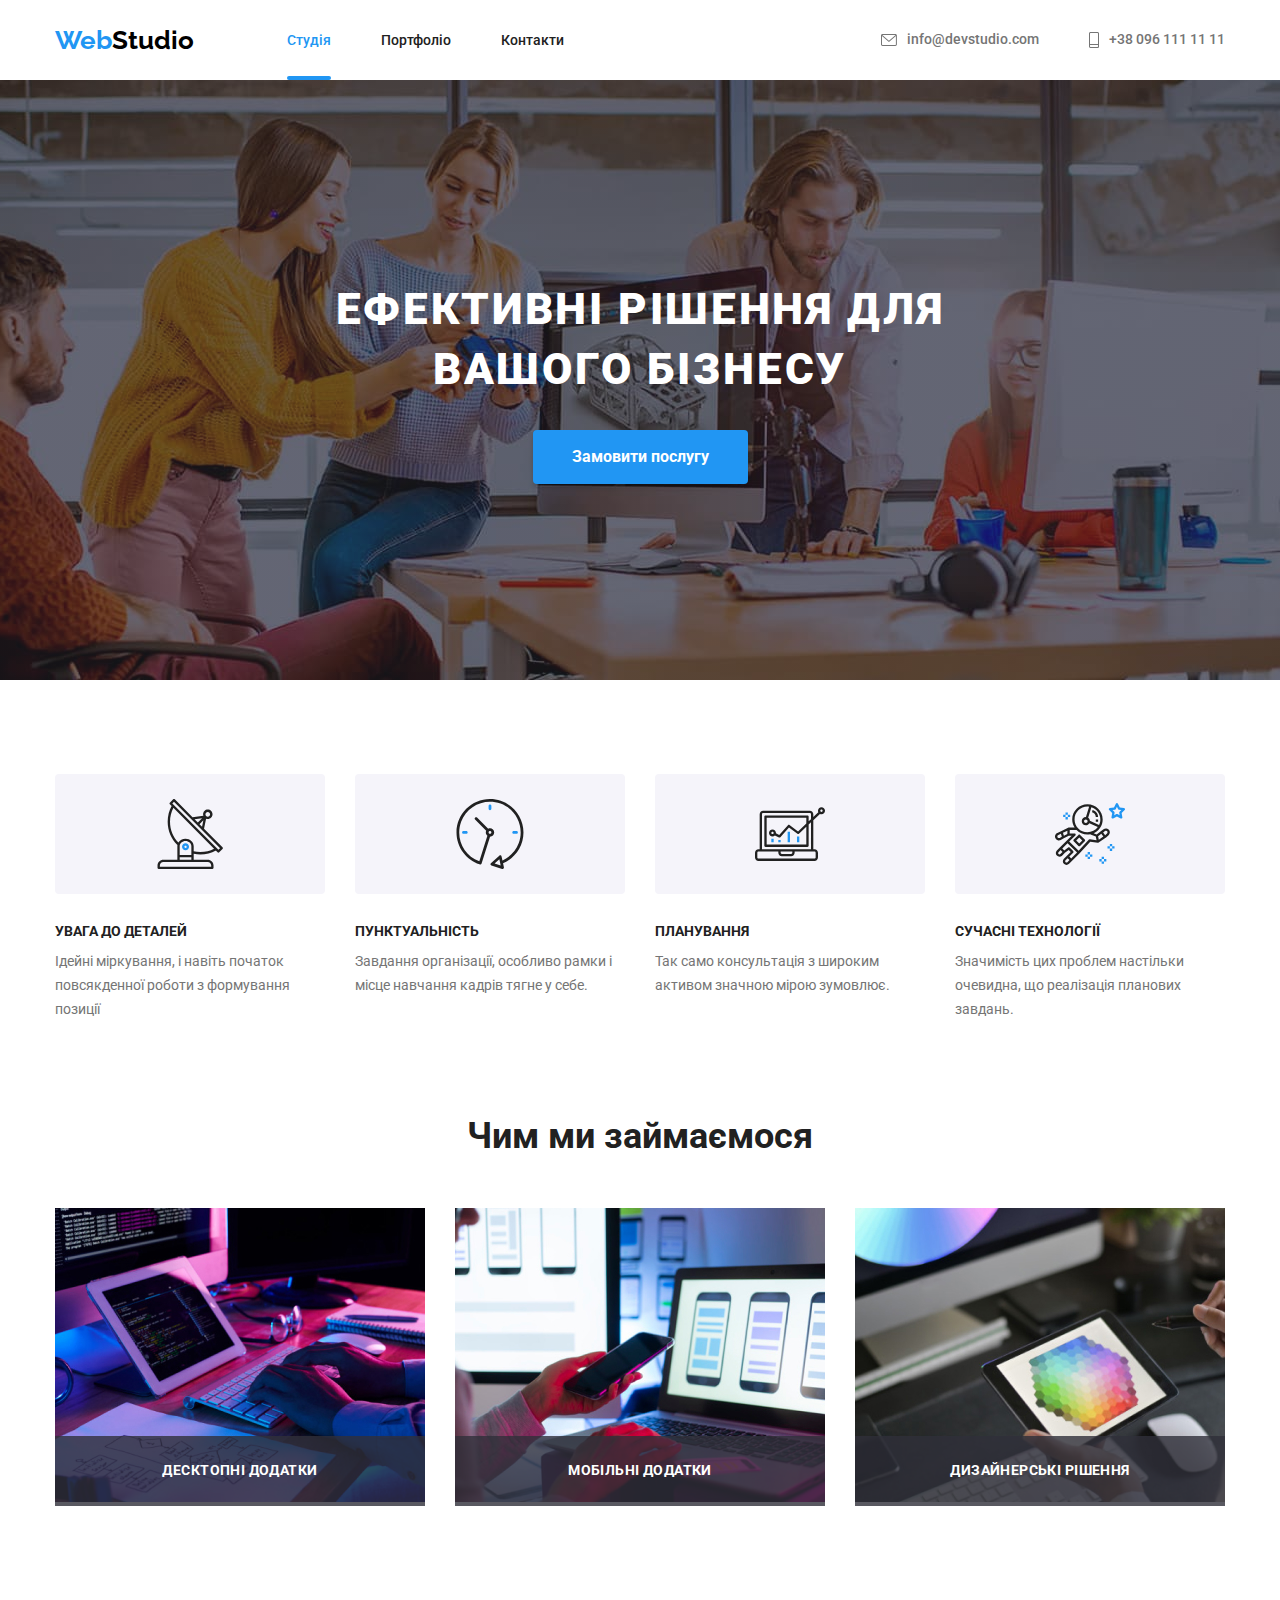
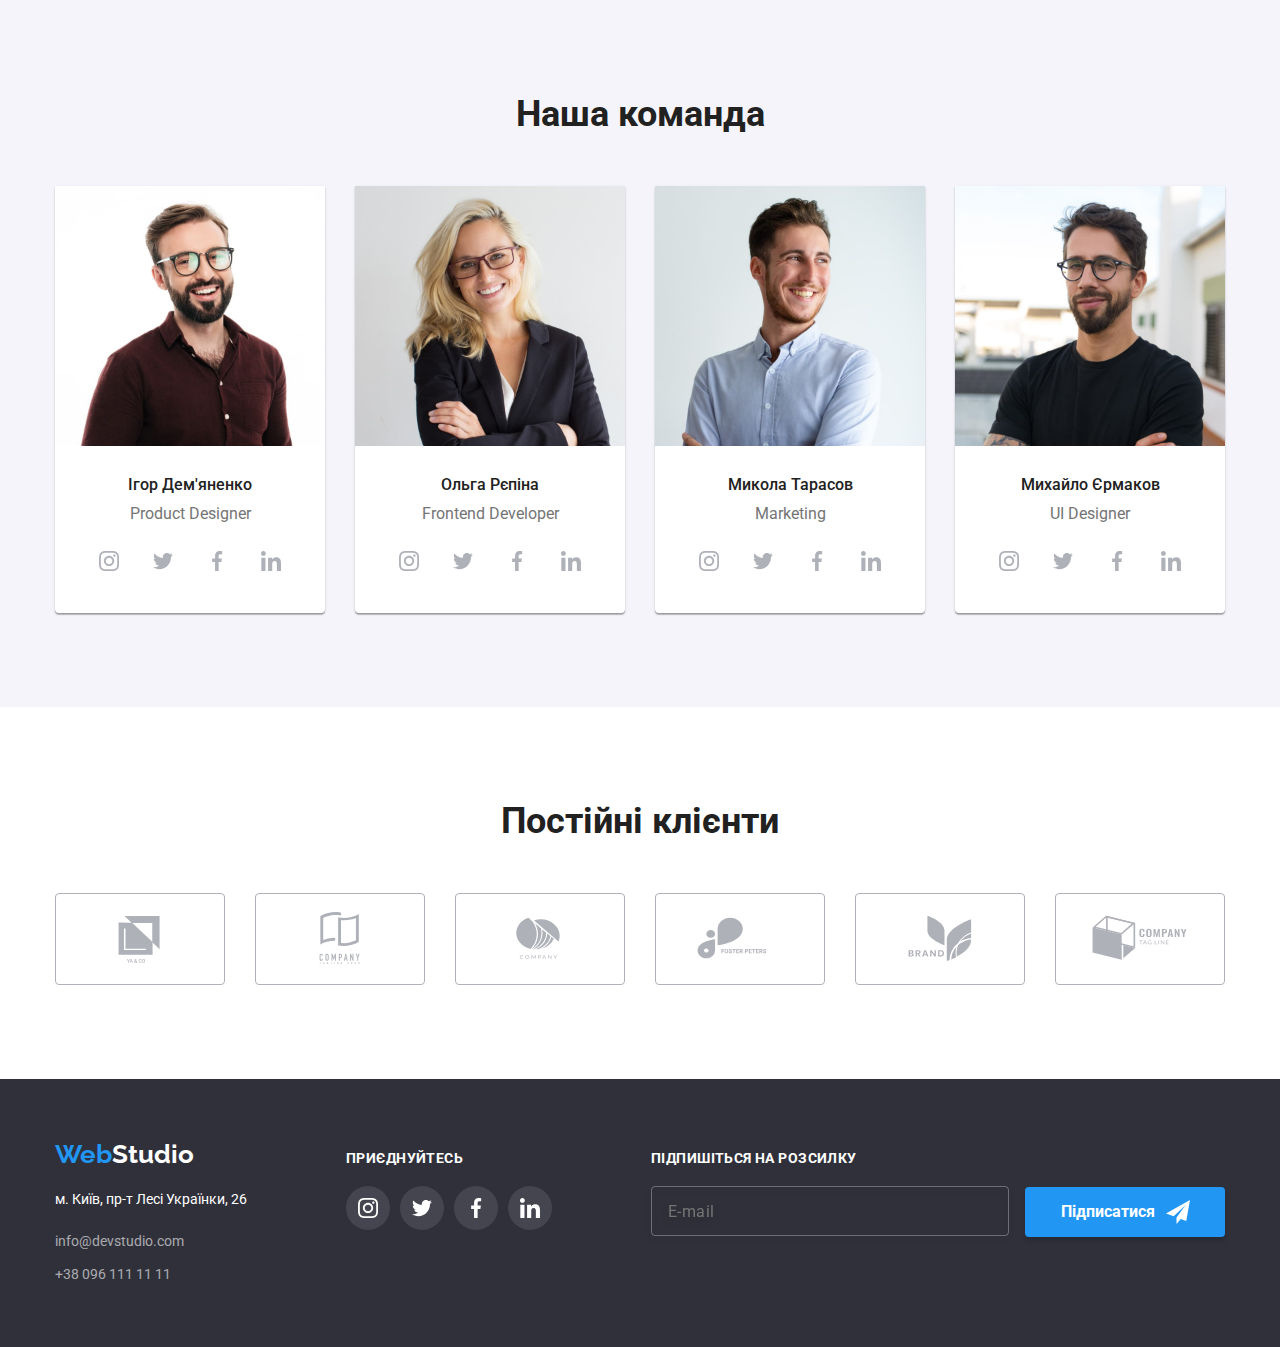
==== commit 31ac0e06: "fix error sprite and delete link &list" ====
--- a/index.html
+++ b/index.html
@@ -12,6 +12,7 @@
   <link rel="stylesheet" href="https://cdnjs.cloudflare.com/ajax/libs/modern-normalize/1.1.0/modern-normalize.min.css">
   <title>WebStudio Студия</title>
   <link rel="stylesheet" href="./css/main.min.css">
+  
 </head>
 
 <body>
@@ -19,27 +20,27 @@
   <header class="page-header">
     <div class="container inner">
       <nav class="main-nav">
-        <a href="./index.html" class="main-nav__logo link">
+        <a href="./index.html" class="main-nav__logo">
           <p lang="en"><span>Web</span>Studio</p>
         </a>
         <ul class="site-nav ">
-          <li class="site-nav__item"><a href="./index.html" class="site-nav__link current link">
+          <li class="site-nav__item"><a href="./index.html" class="site-nav__link current">
               Студія</a></li>
-          <li class="site-nav__item"><a href="./portfolio.html" class="site-nav__link link">Портфоліо</a></li>
-          <li class="site-nav__item"> <a href="" class="site-nav__link link">Контакти</a></li>
+          <li class="site-nav__item"><a href="./portfolio.html" class="site-nav__link">Портфоліо</a></li>
+          <li class="site-nav__item"> <a href="" class="site-nav__link">Контакти</a></li>
         </ul>
       </nav>
 
       <ul class="address-nav">
         <li class="address-nav__item">
-          <a href="mailto:info@devstudio.com" class="address-nav__link link">
+          <a href="mailto:info@devstudio.com" class="address-nav__link">
             <svg class="address-nav__mail">
               <use href="./images/sprite.svg#mail"></use>
             </svg>
             info@devstudio.com</a>
         </li>
         <li class="address-nav__item">
-          <a href="tel:+380961111111" class="address-nav__link link">
+          <a href="tel:+380961111111" class="address-nav__link">
             <svg class="address-nav__phone">
               <use href="./images/sprite.svg#phone"></use>
             </svg>
@@ -53,7 +54,7 @@
     <section class="deskription overlay">
       <div class="containet">
         <h1 class="deskription__title">Ефективні рішення для<br> вашого бізнесу</h1>
-        <button type="button" class="deskription__button link" data-modal-open>Замовити послугу</button>
+        <button type="button" class="deskription__button" data-modal-open>Замовити послугу</button>
       </div>
     </section>
     <!-- секция с описанием работы -->
@@ -266,32 +267,32 @@
       <div class="container">
         <h2 class="section-title">Постійні клієнти</h2>
         <ul class="client__list">
-          <li class="client__item"><a class="client__link link" href="">
+          <li class="client__item"><a class="client__link" href="">
               <svg class="client__icon">
                 <use href="./images/sprite.svg#LogoYaCo1"></use>
               </svg></a>
           </li>
-          <li class="client__item"><a class="client__link link" href="">
+          <li class="client__item"><a class="client__link" href="">
               <svg class="client__icon">
                 <use href="./images/sprite.svg#LogoTagL2"></use>
               </svg></a>
           </li>
-          <li class="client__item"><a class="client__link link" href="">
+          <li class="client__item"><a class="client__link" href="">
               <svg class="client__icon">
                 <use href="./images/sprite.svg#logocomp3"></use>
               </svg></a>
           </li>
-          <li class="client__item"><a class="client__link link" href="">
+          <li class="client__item"><a class="client__link" href="">
               <svg class="client__icon">
                 <use href="./images/sprite.svg#LogoFost4"></use>
               </svg></a>
           </li>
-          <li class="client__item"><a class="client__link link" href="">
+          <li class="client__item"><a class="client__link" href="">
               <svg class="client__icon">
                 <use href="./images/sprite.svg#logobran"></use>
               </svg></a>
           </li>
-          <li class="client__item"><a class="client__link link" href="">
+          <li class="client__item"><a class="client__link" href="">
               <svg class="client__icon">
                 <use href="./images/sprite.svg#LogoTag6"></use>
               </svg></a>
@@ -308,12 +309,12 @@
     <div class="container ">
       <div class="holder">
         <div class="address">
-          <a href="./index.html" class="address__logo link"><span>Web</span>Studio</a>
+          <a href="./index.html" class="address__logo"><span>Web</span>Studio</a>
           <address class="address__list">
             <p>м. Київ, пр-т Лесі Українки, 26</p>
             <ul class="address__list">
-              <li><a href="mailto:info@devstudio.com" class="address__link link">info@devstudio.com</a></li>
-              <li><a href="tel:+380961111111" class="address__link link">+38 096 111 11 11</a></li>
+              <li><a href="mailto:info@devstudio.com" class="address__link">info@devstudio.com</a></li>
+              <li><a href="tel:+380961111111" class="address__link">+38 096 111 11 11</a></li>
             </ul>
           </address>
         </div>
--- a/css/main.min.css
+++ b/css/main.min.css
@@ -1 +1 @@
-body{background-color:#fff;color:#757575;font-family:"Roboto",sans-serif}h3,p{margin:0;padding:0}.link{text-decoration:none;color:inherit}ul{padding:0;margin:0;list-style:none}.page-header{border-bottom:1px solid #ececec}.container{width:1200px;margin-left:auto;margin-right:auto;padding-left:15px;padding-right:15px}.inner{display:flex;align-items:center}.main-nav{display:flex;align-items:center}.main-nav__logo{font-family:"Raleway",sans-serif;font-weight:700;font-size:26px;line-height:1.19;color:#000}.main-nav__logo span{color:#2196f3}.site-nav{display:flex;margin-left:93px}.site-nav__item+.site-nav__item{margin-left:50px}.site-nav__link{position:relative;padding:32px 0 32px;font-weight:500;font-size:14px;line-height:1.14;color:#212121;transition:color 250ms cubic-bezier(0.4, 0, 0.2, 1)}.site-nav__link:hover,.site-nav__link:focus{color:#2196f3}.site-nav__link.current{color:#2196f3}.site-nav__link.current::after{position:absolute;content:"";width:100%;height:4px;left:0;bottom:0;border-radius:2px;background-color:#2196f3}.address-nav{display:flex;align-items:center;margin-left:auto}.address-nav__link{display:flex;align-items:center;padding:32px 0 32px;font-weight:500;font-size:14px;line-height:1.14;color:#757575;transition:color 250ms cubic-bezier(0.4, 0, 0.2, 1)}.address-nav__link:hover,.address-nav__link:focus{color:#2196f3}.address-nav__item+.address-nav__item{margin-left:50px}.address-nav__mail{width:16px;height:12px;margin-right:10px;align-items:center;fill:currentColor}.address-nav__phone{width:10px;height:16px;margin-right:10px;fill:currentColor}.section{margin-bottom:94px}.deskription{padding-top:200px;margin-bottom:94px;text-align:center;background-color:#2f303a}.deskription__title{box-sizing:content-box;margin:0;font-weight:900;font-size:44px;line-height:1.36;text-align:center;letter-spacing:.06em;color:#fff;text-transform:uppercase}.overlay{height:600px;max-width:1600px;margin-left:auto;margin-right:auto;background-image:linear-gradient(to right, rgba(47, 48, 58, 0.4), rgba(47, 48, 58, 0.4)),url(../images/hero2.jpg);background-size:cover;background-repeat:no-repeat;background-position:center}.deskription__button{display:inline-block;margin-top:30px;min-width:215px;border-radius:4px;padding:10px 32px;font-weight:700;font-size:16px;line-height:1.88;cursor:pointer;text-align:center;box-shadow:0px 4px 4px rgba(0,0,0,.15);border-color:rgba(0,0,0,0);color:#fff;background-color:#2196f3;transition:background-color 250ms cubic-bezier(0.4, 0, 0.2, 1)}.deskription__button:hover,.deskription__button:focus{background-color:#188ce8}.section-title{margin:0 0 50px;padding:0;font-weight:700;font-size:36px;line-height:1.16;text-align:center;color:#212121}.hide{position:absolute;width:1px;height:1px;margin:-1px;border:0;padding:0;white-space:nowrap;clip-path:inset(100%);clip:rect(0 0 0 0);overflow:hidden}.feature-list{display:flex;margin:0;padding:0;font-weight:400;font-size:14px;line-height:1.71;color:#757575}.feature-list__item+.feature-list__item{margin-left:30px}.feature-list__title{margin:30px 0 10px;font-weight:700;font-size:14px;line-height:1.14;color:#212121;text-transform:uppercase}.feature-list__item{width:270px}.feature-list__wrapper{display:flex;align-items:center;justify-content:center;height:120px;border-radius:4px;background-color:#f5f4fa}.feature-list__icon{width:70px;height:70px}.work{display:flex}.work__item+.work__item{margin-left:30px}.work__thumb{position:relative}.work__aside{position:absolute;width:100%;height:70px;bottom:0;left:0;font-weight:700;padding-top:27px;font-size:14px;line-height:1.14;text-align:center;letter-spacing:.03em;color:#fff;background-color:rgba(47,48,58,.8);text-transform:uppercase}.about{margin-bottom:0;padding-top:94px;padding-bottom:94px;background-color:#f5f4fa}.about-list{display:flex;font-weight:400;font-size:16px;line-height:1.18;text-align:center;color:#757575}.about-list__title{margin-bottom:10px;font-weight:500;font-size:16px;line-height:1.18;text-align:center;color:#212121}.about-list__item{display:flex;align-items:center;flex-direction:column;box-shadow:0px 1px 3px rgba(0,0,0,.12),0px 1px 1px rgba(0,0,0,.14),0px 2px 1px rgba(0,0,0,.2);border-radius:0px 0px 4px 4px;background-color:#fff}.about-list__about-wrapper{padding-top:30px;padding-bottom:16px}.about-list__item+.about-list__item{margin-left:30px}.social{display:flex;margin-bottom:30px}.social__list{display:flex;width:206px;align-items:center}.social__link{display:flex;align-items:center;justify-content:center;width:44px;height:44px;border-radius:50%;color:#afb1b8;transition:background-color 250ms cubic-bezier(0.4, 0, 0.2, 1),color 250ms cubic-bezier(0.4, 0, 0.2, 1)}.social__link:hover,.social__link:focus{color:#fff;background-color:#2196f3}.social__items+.social__items{margin-left:10px}.social__icon{width:20px;height:20px;fill:currentColor}.client{margin-top:94px}.client__list{display:flex}.client__item{display:flex;justify-content:center;align-items:center;margin:0}.client__link{display:inline-flex;align-items:center;height:92px;width:170px;border:1px solid;border-radius:4px;color:#afb1b8;transition:color 250ms cubic-bezier(0.4, 0, 0.2, 1)}.client__link:hover,.client__link:focus{color:#2196f3}.client__icon{width:170px;height:60px;margin:0;padding:0;fill:currentColor;list-style:none}.client__item+.client__item{margin-left:30px}.footer{background-color:#2f303a}.holder{display:flex;align-items:baseline;justify-content:space-between}.address__logo{display:inline-block;margin-top:60px;font-family:"Raleway",sans-serif;font-weight:700;font-size:26px;line-height:1.19;color:#fff}.address__logo span{color:#2196f3}.address__list{margin-top:20px;font-weight:400;font-size:14px;line-height:1.71;font-style:normal;color:#fff}.address__list p{margin:9px 0 0 0}.address__link{color:rgba(255,255,255,.6)}.address__list{display:flex;flex-direction:column;margin-top:9px;margin-bottom:60px;gap:9px;font-weight:400;font-size:14px;line-height:1.71;font-style:normal}.address__link{color:rgba(255,255,255,.6);transition:color 250ms cubic-bezier(0.4, 0, 0.2, 1)}.address__link:hover,.address__link:focus{color:#2196f3}.address__item{margin-top:9px}.attach-title{margin-bottom:20px;font-weight:700;font-size:14px;line-height:16px;letter-spacing:.03em;text-transform:uppercase;color:#fff}.social__link--attach{display:flex;align-items:center;justify-content:center;width:44px;height:44px;border-radius:50%;background-color:rgba(255,255,255,.1);color:#fff;transition:background-color 250ms cubic-bezier(0.4, 0, 0.2, 1)}.social__link--attach:hover,.social__link--attach:focus{background-color:#2196f3}.telegram__input{display:inline-block;align-items:center;width:358px;height:50px;background-color:rgba(0,0,0,0);padding-top:15px;padding-left:16px;padding-bottom:15px;margin-right:12px;border-radius:4px;font-weight:400;font-size:16px;line-height:1.25;letter-spacing:.03em;color:rgba(255,255,255,.6);border:1px solid rgba(255,255,255,.3);filter:drop-shadow(0px 4px 4px rgba(0, 0, 0, 0.15));outline:rgba(0,0,0,0)}.telegram__input:focus{border-color:rgba(255,255,255,.6)}.telegram__btn{display:inline-flex;align-items:center;justify-content:space-around;min-width:200px;height:50px;padding:10px 28px;font-weight:700;font-size:16px;line-height:1.88;cursor:pointer;text-align:left;box-shadow:0px 4px 4px rgba(0,0,0,.15);border-radius:4px;border-color:rgba(0,0,0,0);color:#fff;background-color:#2196f3;transition:background-color 250ms cubic-bezier(0.4, 0, 0.2, 1)}.telegram__btn:hover,.telegram__btn:focus{background-color:#188ce8}.telegram__icon{width:24px;height:24px;fill:currentColor}.portfolio-box{padding-top:79px;padding-bottom:94px}.filter{display:flex;align-items:center;justify-content:center;margin-bottom:50px}.filter__btn{display:inline-block;min-width:73px;padding:6px 22px;font-weight:500;font-size:16px;line-height:1.62;text-align:center;cursor:pointer;border-radius:4px;border:rgba(0,0,0,0);color:#212121;background-color:#f5f4fa;transition:background-color 250ms cubic-bezier(0.4, 0, 0.2, 1)}.filter__btn:hover,.filter__btn:focus{color:#fff;background-color:#2196f3;box-shadow:0px 3px 1px rgba(0,0,0,.1),0px 1px 2px rgba(0,0,0,.08),0px 2px 2px rgba(0,0,0,.12)}.filter__item+.filter__item{margin-left:8px}.portfolio{display:flex;flex-wrap:wrap;gap:30px}.portfolio p{margin-top:4px}.portfolio__wrapper{margin-left:24px;padding-top:20px;padding-bottom:20px;font-size:16px}.portfolio__title{font-weight:700;font-size:18px;line-height:2;color:#212121}.portfolio__item{width:370px;border:1px solid #eee;transition:box-shadow 250ms cubic-bezier(0.4, 0, 0.2, 1)}.portfolio__item:nth-child(3n){margin-right:0}.portfolio__item:nth-last-child(-n+3){margin-bottom:0}.portfolio__link:hover,.portfolio__link:focus{border:0;box-shadow:0px 1px 1px rgba(0,0,0,.12),0px 4px 4px rgba(0,0,0,.06),1px 4px 6px rgba(0,0,0,.16)}.portfolio__link:hover .portfolio__popup-text,.portfolio__link:focus .portfolio__popup-text{transform:translateY(0)}.portfolio__popup{position:relative;overflow:hidden}.portfolio__popup-text{position:absolute;display:inline-block;width:100%;height:100%;top:0;left:0;margin-left:auto;margin-right:auto;color:#fff;background-color:rgba(33,150,243,.9);transform:translateY(140%);transition:transform 250ms cubic-bezier(0.4, 0, 0.2, 1)}.portfolio__popup-text p{margin:63px 24px;font-weight:400;font-size:18px;line-height:1.56;letter-spacing:.03em}.backdrop{position:fixed;top:0;left:0;width:100%;height:100%;background-color:rgba(0,0,0,.2);transition:opacity 250ms cubic-bezier(0.4, 0, 0.2, 1);opacity:1;visibility:visible}.backdrop.is-hidden{opacity:0;pointer-events:none;visibility:hidden}.backdrop.is-hidden .modal{opacity:0}.modal{position:relative;width:528px;height:581px;left:50%;top:50%;background-color:#fff;box-shadow:0px 1px 3px rgba(0,0,0,.12),0px 1px 1px rgba(0,0,0,.14),0px 2px 1px rgba(0,0,0,.2);border-radius:4px;transform:translate(-50%, -50%);transition:opacity 250ms cubic-bezier(0.4, 0, 0.2, 1);opacity:1;visibility:visible}.modal__btn{position:fixed;display:flex;align-items:center;justify-items:center;top:8px;right:8px;width:30px;height:30px;border-color:rgba(0,0,0,.1);border-radius:50%;background-color:#fff;cursor:pointer;transition:color 250ms cubic-bezier(0.4, 0, 0.2, 1)}.modal__btn:hover,.modal__btn:focus{color:#2196f3}.modal__icon{width:30px;height:30px;list-style:none;fill:currentColor}.modal-form{display:flex;flex-direction:column;align-items:center;padding:40px;font-weight:400;font-size:12px;line-height:1.16;letter-spacing:.01em;color:#757575}.modal-form h2{margin-top:0;margin-bottom:12px;padding:0;font-weight:700;font-size:20px;line-height:1.15;text-align:center;letter-spacing:.03em;color:#212121}.modal-form__fild{position:relative;display:flex;flex-direction:column;margin-bottom:10px}.modal-form__input{width:448px;height:40px;margin-top:4px;padding-left:42px;border:1px solid rgba(33,33,33,.2);border-radius:4px;font-size:14px;transition:border-color 250ms cubic-bezier(0.4, 0, 0.2, 1)}.modal-form__input:focus{outline:none;border-color:#2196f3}.modal-form__icon{position:absolute;display:inline-block;width:18px;height:18px;bottom:11px;left:12px;list-style:none;fill:currentColor;transition:color 250ms cubic-bezier(0.4, 0, 0.2, 1)}.modal-form__input:focus+.modal-form__icon{color:#188ce8}.modal-form__comment{display:flex;flex-direction:column;margin:0}.modal-form__comment::placeholder{font-weight:400;font-size:12px;line-height:1.16;letter-spacing:.01em;color:rgba(117,117,117,.5)}.modal-form__comment textarea{margin-top:4px;padding:12px 16px;width:448px;height:120px;border:1px solid rgba(33,33,33,.2);border-radius:4px;resize:none;transition:border-color 250ms cubic-bezier(0.4, 0, 0.2, 1)}.modal-form__comment textarea:focus{outline:none;border-color:#2196f3}.politic{display:inline-flex;margin-top:20px;margin-bottom:30px;font-weight:400;font-size:14px;line-height:1.71;letter-spacing:.03em;color:#757575}.politic a{margin-left:4px;color:#2196f3;text-underline-position:under}.politic__label{display:flex;align-items:center;cursor:pointer}.politic__checkbox{appearance:none;position:absolute}.politic__icon{display:inline-block;width:16px;height:15px;margin-right:7px;border:2px solid #212121;border-radius:2px}.politic__checkbox:checked+.politic__icon{padding-top:1px;background-color:#2196f3;background-image:url(../images/Vector.svg);background-repeat:no-repeat;background-size:contain;background-origin:content-box;border-color:#2196f3}.form-button{display:inline-block;min-width:200px;padding:10px 52px;font-weight:700;font-size:16px;line-height:1.88;letter-spacing:.06em;text-align:center;box-shadow:0px 4px 4px rgba(0,0,0,.15);border-radius:4px;border-color:rgba(0,0,0,0);color:#fff;background-color:#2196f3;cursor:pointer;transition:background-color 250ms cubic-bezier(0.4, 0, 0.2, 1)}.form-button:hover,.form-button:focus{background-color:#188ce8}/*# sourceMappingURL=main.min.css.map */+body{background-color:#fff;color:#757575;font-family:"Roboto",sans-serif}h3,p{margin:0;padding:0}a{text-decoration:none;color:inherit}ul{padding:0;margin:0;list-style:none}.container{width:1200px;margin-left:auto;margin-right:auto;padding-left:15px;padding-right:15px}.section{margin-bottom:94px}.hide{position:absolute;width:1px;height:1px;margin:-1px;border:0;padding:0;white-space:nowrap;clip-path:inset(100%);clip:rect(0 0 0 0);overflow:hidden}.section-title{margin:0 0 50px;padding:0;font-weight:700;font-size:36px;line-height:1.16;text-align:center;color:#212121}.inner{display:flex;align-items:center}.main-nav{display:flex;align-items:center}.main-nav__logo{font-family:"Raleway",sans-serif;font-weight:700;font-size:26px;line-height:1.19;color:#000}.main-nav__logo span{color:#2196f3}.site-nav{display:flex;margin-left:93px}.site-nav__link{position:relative;padding:32px 0 32px;font-weight:500;font-size:14px;line-height:1.14;color:#212121;transition:color 250ms cubic-bezier(0.4, 0, 0.2, 1)}.site-nav__link:hover,.site-nav__link:focus{color:#2196f3}.site-nav__link.current{color:#2196f3}.site-nav__link.current::after{position:absolute;content:"";width:100%;height:4px;left:0;bottom:0;border-radius:2px;background-color:#2196f3}.site-nav__item+.site-nav__item{margin-left:50px}.address-nav{display:flex;align-items:center;margin-left:auto}.address-nav__link{display:flex;align-items:center;padding:32px 0 32px;font-weight:500;font-size:14px;line-height:1.14;color:#757575;transition:color 250ms cubic-bezier(0.4, 0, 0.2, 1)}.address-nav__link:hover,.address-nav__link:focus{color:#2196f3}.address-nav__mail{width:16px;height:12px;margin-right:10px;align-items:center;fill:currentColor}.address-nav__phone{width:10px;height:16px;margin-right:10px;fill:currentColor}.address-nav__item+.address-nav__item{margin-left:50px}.deskription{padding-top:200px;margin-bottom:94px;text-align:center;background-color:#2f303a}.deskription__title{box-sizing:content-box;margin:0;font-weight:900;font-size:44px;line-height:1.36;text-align:center;letter-spacing:.06em;color:#fff;text-transform:uppercase}.deskription__button{display:inline-block;margin-top:30px;min-width:215px;border-radius:4px;padding:10px 32px;font-weight:700;font-size:16px;line-height:1.88;cursor:pointer;text-align:center;box-shadow:0px 4px 4px rgba(0,0,0,.15);border-color:rgba(0,0,0,0);color:#fff;background-color:#2196f3;transition:background-color 250ms cubic-bezier(0.4, 0, 0.2, 1)}.deskription__button:hover,.deskription__button:focus{background-color:#188ce8}.overlay{height:600px;max-width:1600px;margin-left:auto;margin-right:auto;background-image:linear-gradient(to right, rgba(47, 48, 58, 0.4), rgba(47, 48, 58, 0.4)),url(../images/hero2.jpg);background-size:cover;background-repeat:no-repeat;background-position:center}.feature-list{display:flex;margin:0;padding:0;font-weight:400;font-size:14px;line-height:1.71;color:#757575}.feature-list__title{margin:30px 0 10px;font-weight:700;font-size:14px;line-height:1.14;color:#212121;text-transform:uppercase}.feature-list__item{width:270px}.feature-list__wrapper{display:flex;align-items:center;justify-content:center;height:120px;border-radius:4px;background-color:#f5f4fa}.feature-list__icon{width:70px;height:70px}.feature-list__item+.feature-list__item{margin-left:30px}.work{display:flex}.work__thumb{position:relative}.work__aside{position:absolute;width:100%;height:70px;bottom:0;left:0;font-weight:700;padding-top:27px;font-size:14px;line-height:1.14;text-align:center;letter-spacing:.03em;color:#fff;background-color:rgba(47,48,58,.8);text-transform:uppercase}.work__item+.work__item{margin-left:30px}.about{margin-bottom:0;padding-top:94px;padding-bottom:94px;background-color:#f5f4fa}.about-list{display:flex;font-weight:400;font-size:16px;line-height:1.18;text-align:center;color:#757575}.about-list__title{margin-bottom:10px;font-weight:500;font-size:16px;line-height:1.18;text-align:center;color:#212121}.about-list__item{display:flex;align-items:center;flex-direction:column;box-shadow:0px 1px 3px rgba(0,0,0,.12),0px 1px 1px rgba(0,0,0,.14),0px 2px 1px rgba(0,0,0,.2);border-radius:0px 0px 4px 4px;background-color:#fff}.about-list__about-wrapper{padding-top:30px;padding-bottom:16px}.about-list__item+.about-list__item{margin-left:30px}.social{display:flex;margin-bottom:30px}.social__list{display:flex;align-items:center;width:206px}.social__link{display:flex;align-items:center;justify-content:center;width:44px;height:44px;border-radius:50%;color:#afb1b8;transition:background-color 250ms cubic-bezier(0.4, 0, 0.2, 1),color 250ms cubic-bezier(0.4, 0, 0.2, 1)}.social__link:hover,.social__link:focus{color:#fff;background-color:#2196f3}.social__icon{width:20px;height:20px;fill:currentColor}.social__link--attach{display:flex;align-items:center;justify-content:center;width:44px;height:44px;border-radius:50%;background-color:rgba(255,255,255,.1);color:#fff;transition:background-color 250ms cubic-bezier(0.4, 0, 0.2, 1)}.social__link--attach:hover,.social__link--attach:focus{background-color:#2196f3}.social__items+.social__items{margin-left:10px}.client{margin-top:94px}.client__list{display:flex}.client__item{display:flex;align-items:center;justify-content:center;margin:0}.client__link{display:inline-flex;align-items:center;height:92px;width:170px;border:1px solid;border-radius:4px;color:#afb1b8;transition:color 250ms cubic-bezier(0.4, 0, 0.2, 1)}.client__link:hover,.client__link:focus{color:#2196f3}.client__icon{width:170px;height:60px;margin:0;padding:0;fill:currentColor;list-style:none}.client__item+.client__item{margin-left:30px}.footer{padding-top:60px;padding-bottom:60px;background-color:#2f303a}.holder{display:flex;align-items:baseline;justify-content:space-between}.address__logo{display:inline-block;font-family:"Raleway",sans-serif;font-weight:700;font-size:26px;line-height:1.19;color:#fff}.address__logo span{color:#2196f3}.address__list{margin-top:20px;font-weight:400;font-size:14px;line-height:1.71;font-style:normal;color:#fff}.address__list p{margin:9px 0 0 0}.address__link{color:rgba(255,255,255,.6)}.address__list{display:flex;flex-direction:column;margin-top:9px;gap:9px;font-weight:400;font-size:14px;line-height:1.71;font-style:normal}.address__link{color:rgba(255,255,255,.6);transition:color 250ms cubic-bezier(0.4, 0, 0.2, 1)}.address__link:hover,.address__link:focus{color:#2196f3}.address__item{margin-top:9px}.attach-title{margin-top:0;margin-bottom:20px;font-weight:700;font-size:14px;line-height:16px;letter-spacing:.03em;text-transform:uppercase;color:#fff}.telegram__input{display:inline-block;align-items:center;width:358px;height:50px;background-color:rgba(0,0,0,0);padding-top:15px;padding-left:16px;padding-bottom:15px;margin-right:12px;border-radius:4px;font-weight:400;font-size:16px;line-height:1.25;letter-spacing:.03em;color:rgba(255,255,255,.6);border:1px solid rgba(255,255,255,.3);filter:drop-shadow(0px 4px 4px rgba(0, 0, 0, 0.15));outline:rgba(0,0,0,0)}.telegram__input:focus{border-color:rgba(255,255,255,.6)}.telegram__btn{display:inline-flex;align-items:center;justify-content:space-around;min-width:200px;height:50px;padding:10px 28px;font-weight:700;font-size:16px;line-height:1.88;cursor:pointer;text-align:left;box-shadow:0px 4px 4px rgba(0,0,0,.15);border-radius:4px;border-color:rgba(0,0,0,0);color:#fff;background-color:#2196f3;transition:background-color 250ms cubic-bezier(0.4, 0, 0.2, 1)}.telegram__btn:hover,.telegram__btn:focus{background-color:#188ce8}.telegram__icon{width:24px;height:24px;fill:currentColor}.portfolio-box{padding-top:79px;padding-bottom:94px}.portfolio{display:flex;flex-wrap:wrap;gap:30px}.portfolio p{margin-top:4px}.portfolio__wrapper{padding-left:24px;padding-top:20px;padding-bottom:20px;font-size:16px}.portfolio__title{font-weight:700;font-size:18px;line-height:2;color:#212121}.portfolio__item{width:370px;border:1px solid #eee}.portfolio__item:nth-child(3n){margin-right:0}.portfolio__item:nth-last-child(-n+3){margin-bottom:0}.portfolio__link{display:block;box-shadow:none;transition:box-shadow 250ms cubic-bezier(0.4, 0, 0.2, 1)}.portfolio__link:hover,.portfolio__link:focus{border:0;box-shadow:0px 1px 1px rgba(0,0,0,.12),0px 4px 4px rgba(0,0,0,.06),1px 4px 6px rgba(0,0,0,.16)}.portfolio__link:hover .portfolio__popup-text,.portfolio__link:focus .portfolio__popup-text{transform:translateY(0)}.portfolio__popup{position:relative;overflow:hidden}.portfolio__popup-text{position:absolute;display:inline-block;width:100%;height:100%;top:0;left:0;margin-left:auto;margin-right:auto;color:#fff;background-color:rgba(33,150,243,.9);transform:translateY(140%);transition:transform 250ms cubic-bezier(0.4, 0, 0.2, 1)}.portfolio__popup-text p{margin:63px 24px;font-weight:400;font-size:18px;line-height:1.56;letter-spacing:.03em}.filter{display:flex;align-items:center;justify-content:center;margin-bottom:50px}.filter__btn{display:inline-block;min-width:73px;padding:6px 22px;font-weight:500;font-size:16px;line-height:1.62;text-align:center;cursor:pointer;border-radius:4px;border:rgba(0,0,0,0);color:#212121;background-color:#f5f4fa;transition:background-color 250ms cubic-bezier(0.4, 0, 0.2, 1)}.filter__btn:hover,.filter__btn:focus{color:#fff;background-color:#2196f3;box-shadow:0px 3px 1px rgba(0,0,0,.1),0px 1px 2px rgba(0,0,0,.08),0px 2px 2px rgba(0,0,0,.12)}.filter__item+.filter__item{margin-left:8px}.backdrop{position:fixed;top:0;left:0;width:100%;height:100%;background-color:rgba(0,0,0,.2);transition:opacity 250ms cubic-bezier(0.4, 0, 0.2, 1),visibility 250ms cubic-bezier(0.4, 0, 0.2, 1);opacity:1}.backdrop.is-hidden{opacity:0;pointer-events:none;visibility:hidden}.modal{position:relative;width:528px;height:581px;left:50%;top:50%;background-color:#fff;box-shadow:0px 1px 3px rgba(0,0,0,.12),0px 1px 1px rgba(0,0,0,.14),0px 2px 1px rgba(0,0,0,.2);border-radius:4px;transform:translate(-50%, -50%);transition:opacity 250ms cubic-bezier(0.4, 0, 0.2, 1);opacity:1;visibility:visible}.modal__btn{display:flex;align-items:center;position:fixed;justify-items:center;top:8px;right:8px;width:30px;height:30px;border-color:rgba(0,0,0,.1);border-radius:50%;background-color:#fff;cursor:pointer;transition:color 250ms cubic-bezier(0.4, 0, 0.2, 1)}.modal__btn:hover,.modal__btn:focus{color:#2196f3}.modal__icon{width:30px;height:30px;list-style:none;fill:currentColor}.modal-form{display:flex;align-items:center;flex-direction:column;padding:40px;font-weight:400;font-size:12px;line-height:1.16;letter-spacing:.01em;color:#757575}.modal-form h2{margin-top:0;margin-bottom:12px;padding:0;font-weight:700;font-size:20px;line-height:1.15;text-align:center;letter-spacing:.03em;color:#212121}.modal-form__fild{position:relative;display:flex;flex-direction:column;margin-bottom:10px}.modal-form__input{width:448px;height:40px;margin-top:4px;padding-left:42px;border:1px solid rgba(33,33,33,.2);border-radius:4px;font-size:14px;transition:border-color 250ms cubic-bezier(0.4, 0, 0.2, 1)}.modal-form__input:focus{outline:none;border-color:#2196f3}.modal-form__icon{position:absolute;display:inline-block;width:18px;height:18px;bottom:11px;left:12px;list-style:none;fill:currentColor;transition:color 250ms cubic-bezier(0.4, 0, 0.2, 1)}.modal-form__input:focus+.modal-form__icon{color:#188ce8}.modal-form__comment{display:flex;flex-direction:column;margin:0}.modal-form__comment::placeholder{font-weight:400;font-size:12px;line-height:1.16;letter-spacing:.01em;color:rgba(117,117,117,.5)}.modal-form__comment textarea{margin-top:4px;padding:12px 16px;width:448px;height:120px;border:1px solid rgba(33,33,33,.2);border-radius:4px;resize:none;transition:border-color 250ms cubic-bezier(0.4, 0, 0.2, 1)}.modal-form__comment textarea:focus{outline:none;border-color:#2196f3}.politic{display:inline-flex;margin-top:20px;margin-bottom:30px;font-weight:400;font-size:14px;line-height:1.71;letter-spacing:.03em;color:#757575}.politic a{margin-left:4px;color:#2196f3;text-underline-position:under}.politic__label{display:flex;align-items:center;cursor:pointer}.politic__checkbox{appearance:none;position:absolute}.politic__icon{display:inline-block;width:16px;height:15px;margin-right:7px;border:2px solid #212121;border-radius:2px}.politic__checkbox:checked+.politic__icon{padding-top:1px;background-color:#2196f3;background-image:url(../images/Vector.svg);background-repeat:no-repeat;background-size:contain;background-origin:content-box;border-color:#2196f3}.form-button{display:inline-block;min-width:200px;padding:10px 52px;font-weight:700;font-size:16px;line-height:1.88;letter-spacing:.06em;text-align:center;box-shadow:0px 4px 4px rgba(0,0,0,.15);border-radius:4px;border-color:rgba(0,0,0,0);color:#fff;background-color:#2196f3;cursor:pointer;transition:background-color 250ms cubic-bezier(0.4, 0, 0.2, 1)}.form-button:hover,.form-button:focus{background-color:#188ce8}/*# sourceMappingURL=main.min.css.map */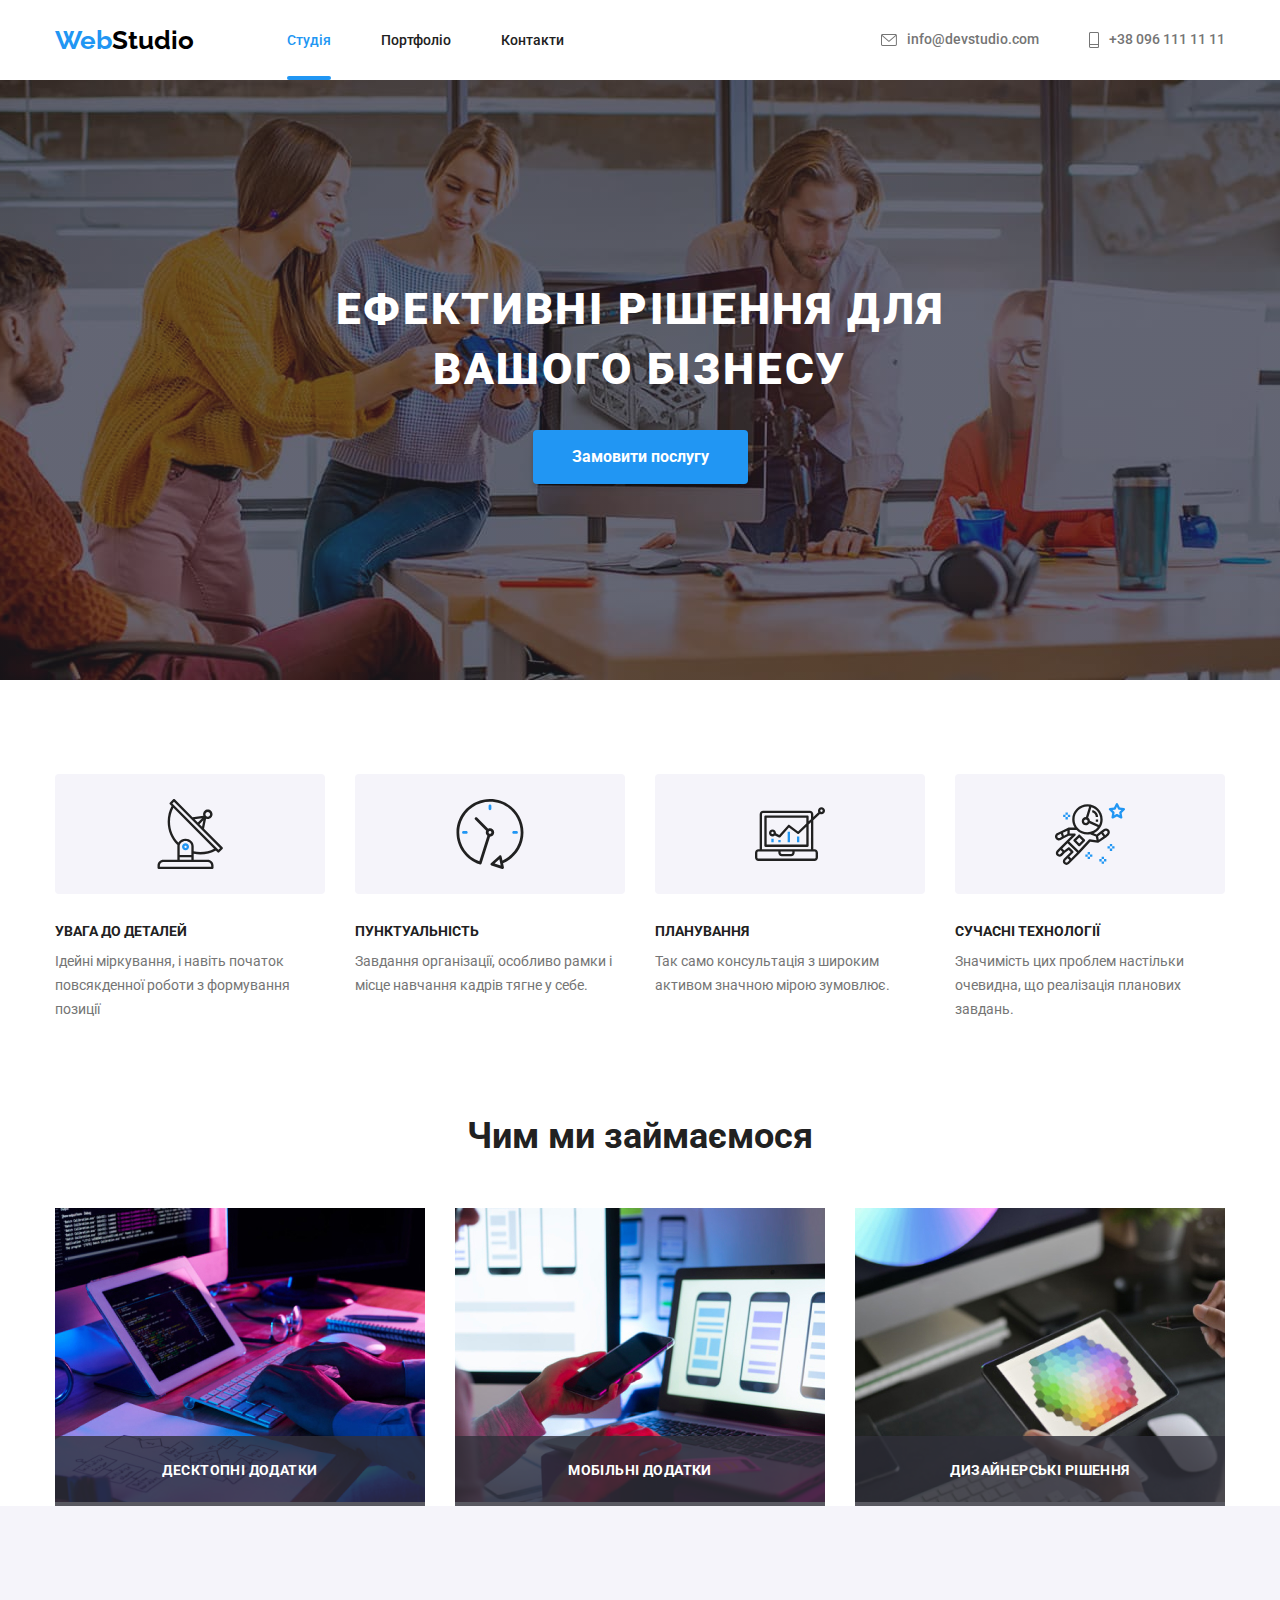
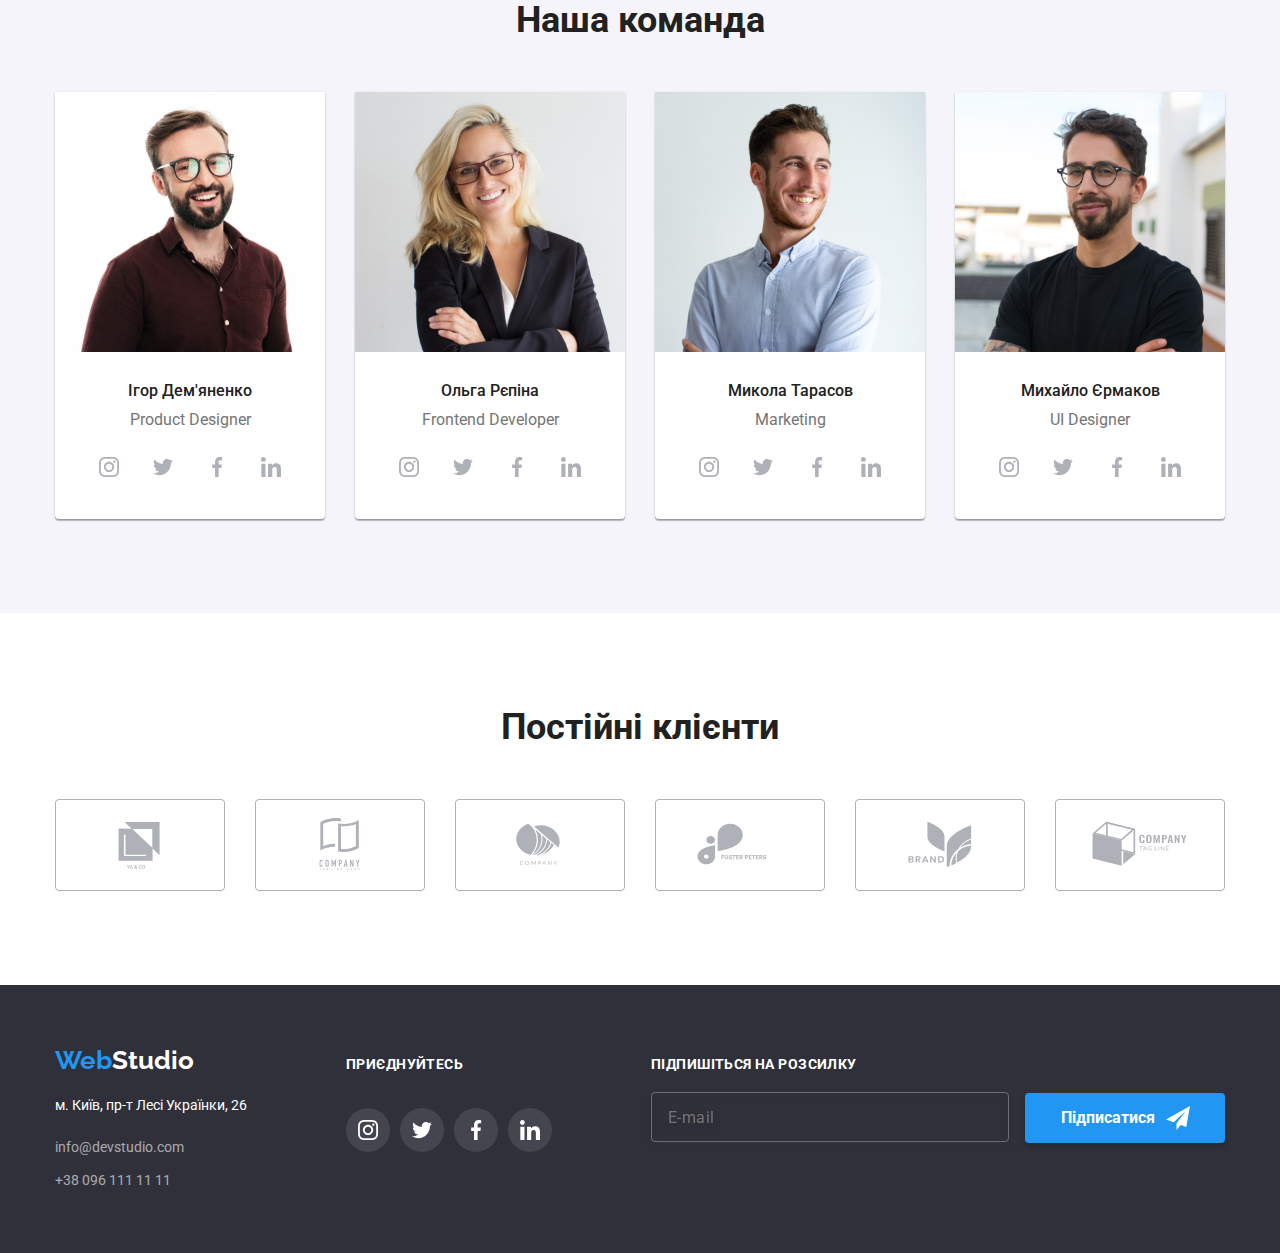
==== commit 5883d164: "fix" ====
--- a/index.html
+++ b/index.html
@@ -12,13 +12,13 @@
   <link rel="stylesheet" href="https://cdnjs.cloudflare.com/ajax/libs/modern-normalize/1.1.0/modern-normalize.min.css">
   <title>WebStudio Студия</title>
   <link rel="stylesheet" href="./css/main.min.css">
-  
+
 </head>
 
 <body>
   <!-- шапка сайта с навигацией -->
   <header class="page-header">
-    <div class="container inner">
+    <div class="container">
       <nav class="main-nav">
         <a href="./index.html" class="main-nav__logo">
           <p lang="en"><span>Web</span>Studio</p>
@@ -51,60 +51,60 @@
   </header>
   <main>
     <!-- секция 1 с фото рекламы -->
-    <section class="deskription overlay">
+    <section class="deskription">
       <div class="containet">
         <h1 class="deskription__title">Ефективні рішення для<br> вашого бізнесу</h1>
         <button type="button" class="deskription__button" data-modal-open>Замовити послугу</button>
       </div>
     </section>
     <!-- секция с описанием работы -->
-    <section class="section">
+    <section class="feature">
       <div class="container">
         <!-- скрить заголовок -->
-        <h2 class="section-title hide">особливості</h2>
-        <ul class="feature-list">
-          <li class="feature-list__item">
-            <div class="feature-list__wrapper">
-              <svg class="feature-list__icon">
+        <h2 class="hide">особливості</h2>
+        <ul class="feature__list">
+          <li class="feature__item">
+            <div class="feature__wrapper">
+              <svg class="feature__icon">
                 <use href="./images/sprite.svg#antenna"></use>
               </svg>
             </div>
-            <h3 class="feature-list__title">УВАГА ДО ДЕТАЛЕЙ</h3>
+            <h3 class="feature__title">УВАГА ДО ДЕТАЛЕЙ</h3>
             <p>
               Ідейні міркування, і навіть початок повсякденної роботи з
               формування позиції
             </p>
           </li>
-          <li class="feature-list__item">
-            <div class="feature-list__wrapper">
-              <svg class="feature-list__icon">
+          <li class="feature__item">
+            <div class="feature__wrapper">
+              <svg class="feature__icon">
                 <use href="./images/sprite.svg#clock"></use>
               </svg>
             </div>
-            <h3 class="feature-list__title">ПУНКТУАЛЬНІСТЬ</h3>
+            <h3 class="feature__title">ПУНКТУАЛЬНІСТЬ</h3>
             <p>
               Завдання організації, особливо рамки і місце навчання кадрів тягне
               у себе.
             </p>
           </li>
-          <li class="feature-list__item">
-            <div class="feature-list__wrapper">
-              <svg class="feature-list__icon">
+          <li class="feature__item">
+            <div class="feature__wrapper">
+              <svg class="feature__icon">
                 <use href="./images/sprite.svg#diagram"></use>
               </svg>
             </div>
-            <h3 class="feature-list__title">ПЛАНУВАННЯ</h3>
+            <h3 class="feature__title">ПЛАНУВАННЯ</h3>
             <p>
               Так само консультація з широким активом значною мірою зумовлює.
             </p>
           </li>
-          <li class="feature-list__item">
-            <div class="feature-list__wrapper">
-              <svg class="feature-list__icon">
+          <li class="feature__item">
+            <div class="feature__wrapper">
+              <svg class="feature__icon">
                 <use href="./images/sprite.svg#astronaut"></use>
               </svg>
             </div>
-            <h3 class="feature-list__title">СУЧАСНІ ТЕХНОЛОГІЇ</h3>
+            <h3 class="feature__title">СУЧАСНІ ТЕХНОЛОГІЇ</h3>
             <p>
               Значимість цих проблем настільки очевидна, що реалізація планових
               завдань.
@@ -114,10 +114,10 @@
       </div>
     </section>
     <!-- секция с примерами работы -->
-    <section class="section">
+    <section class="work">
       <div class="container">
         <h2 class="section-title">Чим ми займаємося</h2>
-        <ul class="work">
+        <ul class="work__list">
           <li class="work__item">
             <div class="work__thumb">
               <img src="./images/box1.jpg" alt="Компьютерною розробкою" width="370">
@@ -147,123 +147,127 @@
       </div>
     </section>
     <!-- секция  о нас -->
-    <section class="section about">
-      <div class="container ">
+    <section class="about">
+      <div class="container">
         <h2 class="section-title">Наша команда</h2>
-        <ul class="about-list">
-          <li class="about-list__item">
+        <ul class="about__list">
+          <li class="about__item">
             <img src="./images/faсe12.jpg" alt="Ігор Дем'яненко" width="270">
-            <div class="about-list__about-wrapper">
-              <h3 class="about-list__title">Ігор Дем'яненко</h3>
+            <div class="about__wrapper">
+              <h3 class="about__title">Ігор Дем'яненко</h3>
               <p lang="en">Product Designer</p>
-            </div>
-            <div class="social">
-              <ul class="social__list">
-                <li class="social__items"> <a class="social__link" href=""><svg class="social__icon">
-                      <use href="./images/sprite.svg#instagram"></use>
-                    </svg>
-                  </a> </li>
-                <li class="social__items"> <a class="social__link" href=""><svg class="social__icon">
-                      <use href="./images/sprite.svg#twitter"></use>
-                    </svg>
-                  </a> </li>
-                <li class="social__items"> <a class="social__link" href=""><svg class="social__icon">
-                      <use href="./images/sprite.svg#facebook"></use>
-                    </svg>
-                  </a> </li>
-                <li class="social__items"> <a class="social__link" href=""><svg class="social__icon">
-                      <use href="./images/sprite.svg#linkedin"></use>
-                    </svg>
-                  </a> </li>
-              </ul>
-            </div>
-          </li>
-          <li class="about-list__item">
+
+              <div class="social">
+                <ul class="social__list">
+                  <li class="social__items"> <a class="social__link" href=""><svg class="social__icon">
+                        <use href="./images/sprite.svg#instagram"></use>
+                      </svg>
+                    </a> </li>
+                  <li class="social__items"> <a class="social__link" href=""><svg class="social__icon">
+                        <use href="./images/sprite.svg#twitter"></use>
+                      </svg>
+                    </a> </li>
+                  <li class="social__items"> <a class="social__link" href=""><svg class="social__icon">
+                        <use href="./images/sprite.svg#facebook"></use>
+                      </svg>
+                    </a> </li>
+                  <li class="social__items"> <a class="social__link" href=""><svg class="social__icon">
+                        <use href="./images/sprite.svg#linkedin"></use>
+                      </svg>
+                    </a> </li>
+                </ul>
+              </div>
+            </div>
+          </li>
+          <li class="about__item">
             <img src="./images/faсe22.jpg" alt="Ольга Рєпіна" width="270">
-            <div class="about-list__about-wrapper">
-              <h3 class="about-list__title">Ольга Рєпіна</h3>
+            <div class="about__wrapper">
+              <h3 class="about__title">Ольга Рєпіна</h3>
               <p lang="en">Frontend Developer</p>
-            </div>
-            <div class="social">
-              <ul class="social__list">
-                <li class="social__items"> <a class="social__link" href=""><svg class="social__icon">
-                      <use href="./images/sprite.svg#instagram"></use>
-                    </svg>
-                  </a> </li>
-                <li class="social__items"> <a class="social__link" href=""><svg class="social__icon">
-                      <use href="./images/sprite.svg#twitter"></use>
-                    </svg>
-                  </a> </li>
-                <li class="social__items"> <a class="social__link" href=""><svg class="social__icon">
-                      <use href="./images/sprite.svg#facebook"></use>
-                    </svg>
-                  </a> </li>
-                <li class="social__items"> <a class="social__link" href=""><svg class="social__icon">
-                      <use href="./images/sprite.svg#linkedin"></use>
-                    </svg>
-                  </a> </li>
-              </ul>
-            </div>
-          </li>
-          <li class="about-list__item">
+
+              <div class="social">
+                <ul class="social__list">
+                  <li class="social__items"> <a class="social__link" href=""><svg class="social__icon">
+                        <use href="./images/sprite.svg#instagram"></use>
+                      </svg>
+                    </a> </li>
+                  <li class="social__items"> <a class="social__link" href=""><svg class="social__icon">
+                        <use href="./images/sprite.svg#twitter"></use>
+                      </svg>
+                    </a> </li>
+                  <li class="social__items"> <a class="social__link" href=""><svg class="social__icon">
+                        <use href="./images/sprite.svg#facebook"></use>
+                      </svg>
+                    </a> </li>
+                  <li class="social__items"> <a class="social__link" href=""><svg class="social__icon">
+                        <use href="./images/sprite.svg#linkedin"></use>
+                      </svg>
+                    </a> </li>
+                </ul>
+              </div>
+            </div>
+          </li>
+          <li class="about__item">
             <img src="./images/faсe32.jpg" alt="Микола Тарасов" width="270">
-            <div class="about-list__about-wrapper">
-              <h3 class="about-list__title">Микола Тарасов</h3>
+            <div class="about__wrapper">
+              <h3 class="about__title">Микола Тарасов</h3>
               <p lang="en">Marketing</p>
-            </div>
-            <div class="social">
-              <ul class="social__list">
-                <li class="social__items"> <a class="social__link" href=""><svg class="social__icon">
-                      <use href="./images/sprite.svg#instagram"></use>
-                    </svg>
-                  </a> </li>
-                <li class="social__items"> <a class="social__link" href=""><svg class="social__icon">
-                      <use href="./images/sprite.svg#twitter"></use>
-                    </svg>
-                  </a> </li>
-                <li class="social__items"> <a class="social__link" href=""><svg class="social__icon">
-                      <use href="./images/sprite.svg#facebook"></use>
-                    </svg>
-                  </a> </li>
-                <li class="social__items"> <a class="social__link" href=""><svg class="social__icon">
-                      <use href="./images/sprite.svg#linkedin"></use>
-                    </svg>
-                  </a> </li>
-              </ul>
-            </div>
-          </li>
-          <li class="about-list__item">
+
+              <div class="social">
+                <ul class="social__list">
+                  <li class="social__items"> <a class="social__link" href=""><svg class="social__icon">
+                        <use href="./images/sprite.svg#instagram"></use>
+                      </svg>
+                    </a> </li>
+                  <li class="social__items"> <a class="social__link" href=""><svg class="social__icon">
+                        <use href="./images/sprite.svg#twitter"></use>
+                      </svg>
+                    </a> </li>
+                  <li class="social__items"> <a class="social__link" href=""><svg class="social__icon">
+                        <use href="./images/sprite.svg#facebook"></use>
+                      </svg>
+                    </a> </li>
+                  <li class="social__items"> <a class="social__link" href=""><svg class="social__icon">
+                        <use href="./images/sprite.svg#linkedin"></use>
+                      </svg>
+                    </a> </li>
+                </ul>
+              </div>
+            </div>
+          </li>
+          <li class="about__item">
             <img src="./images/faсe42.jpg" alt="Михайло Єрмаков" width="270">
-            <div class="about-list__about-wrapper">
-              <h3 class="about-list__title">Михайло Єрмаков</h3>
+            <div class="about__wrapper">
+              <h3 class="about__title">Михайло Єрмаков</h3>
               <p lang="en">UI Designer</p>
-            </div>
-            <div class="social">
-              <ul class="social__list">
-                <li class="social__items"> <a class="social__link" href=""><svg class="social__icon">
-                      <use href="./images/sprite.svg#instagram"></use>
-                    </svg>
-                  </a> </li>
-                <li class="social__items"> <a class="social__link" href=""><svg class="social__icon">
-                      <use href="./images/sprite.svg#twitter"></use>
-                    </svg>
-                  </a> </li>
-                <li class="social__items"> <a class="social__link" href=""><svg class="social__icon">
-                      <use href="./images/sprite.svg#facebook"></use>
-                    </svg>
-                  </a> </li>
-                <li class="social__items"> <a class="social__link" href=""><svg class="social__icon">
-                      <use href="./images/sprite.svg#linkedin"></use>
-                    </svg>
-                  </a> </li>
-              </ul>
+
+              <div class="social">
+                <ul class="social__list">
+                  <li class="social__items"> <a class="social__link" href=""><svg class="social__icon">
+                        <use href="./images/sprite.svg#instagram"></use>
+                      </svg>
+                    </a> </li>
+                  <li class="social__items"> <a class="social__link" href=""><svg class="social__icon">
+                        <use href="./images/sprite.svg#twitter"></use>
+                      </svg>
+                    </a> </li>
+                  <li class="social__items"> <a class="social__link" href=""><svg class="social__icon">
+                        <use href="./images/sprite.svg#facebook"></use>
+                      </svg>
+                    </a> </li>
+                  <li class="social__items"> <a class="social__link" href=""><svg class="social__icon">
+                        <use href="./images/sprite.svg#linkedin"></use>
+                      </svg>
+                    </a> </li>
+                </ul>
+              </div>
             </div>
           </li>
         </ul>
       </div>
     </section>
     <!-- постійні клієнти -->
-    <section class="section client">
+    <section class="client">
       <div class="container">
         <h2 class="section-title">Постійні клієнти</h2>
         <ul class="client__list">
--- a/css/main.min.css
+++ b/css/main.min.css
@@ -1 +1 @@
-body{background-color:#fff;color:#757575;font-family:"Roboto",sans-serif}h3,p{margin:0;padding:0}a{text-decoration:none;color:inherit}ul{padding:0;margin:0;list-style:none}.container{width:1200px;margin-left:auto;margin-right:auto;padding-left:15px;padding-right:15px}.section{margin-bottom:94px}.hide{position:absolute;width:1px;height:1px;margin:-1px;border:0;padding:0;white-space:nowrap;clip-path:inset(100%);clip:rect(0 0 0 0);overflow:hidden}.section-title{margin:0 0 50px;padding:0;font-weight:700;font-size:36px;line-height:1.16;text-align:center;color:#212121}.inner{display:flex;align-items:center}.main-nav{display:flex;align-items:center}.main-nav__logo{font-family:"Raleway",sans-serif;font-weight:700;font-size:26px;line-height:1.19;color:#000}.main-nav__logo span{color:#2196f3}.site-nav{display:flex;margin-left:93px}.site-nav__link{position:relative;padding:32px 0 32px;font-weight:500;font-size:14px;line-height:1.14;color:#212121;transition:color 250ms cubic-bezier(0.4, 0, 0.2, 1)}.site-nav__link:hover,.site-nav__link:focus{color:#2196f3}.site-nav__link.current{color:#2196f3}.site-nav__link.current::after{position:absolute;content:"";width:100%;height:4px;left:0;bottom:0;border-radius:2px;background-color:#2196f3}.site-nav__item+.site-nav__item{margin-left:50px}.address-nav{display:flex;align-items:center;margin-left:auto}.address-nav__link{display:flex;align-items:center;padding:32px 0 32px;font-weight:500;font-size:14px;line-height:1.14;color:#757575;transition:color 250ms cubic-bezier(0.4, 0, 0.2, 1)}.address-nav__link:hover,.address-nav__link:focus{color:#2196f3}.address-nav__mail{width:16px;height:12px;margin-right:10px;align-items:center;fill:currentColor}.address-nav__phone{width:10px;height:16px;margin-right:10px;fill:currentColor}.address-nav__item+.address-nav__item{margin-left:50px}.deskription{padding-top:200px;margin-bottom:94px;text-align:center;background-color:#2f303a}.deskription__title{box-sizing:content-box;margin:0;font-weight:900;font-size:44px;line-height:1.36;text-align:center;letter-spacing:.06em;color:#fff;text-transform:uppercase}.deskription__button{display:inline-block;margin-top:30px;min-width:215px;border-radius:4px;padding:10px 32px;font-weight:700;font-size:16px;line-height:1.88;cursor:pointer;text-align:center;box-shadow:0px 4px 4px rgba(0,0,0,.15);border-color:rgba(0,0,0,0);color:#fff;background-color:#2196f3;transition:background-color 250ms cubic-bezier(0.4, 0, 0.2, 1)}.deskription__button:hover,.deskription__button:focus{background-color:#188ce8}.overlay{height:600px;max-width:1600px;margin-left:auto;margin-right:auto;background-image:linear-gradient(to right, rgba(47, 48, 58, 0.4), rgba(47, 48, 58, 0.4)),url(../images/hero2.jpg);background-size:cover;background-repeat:no-repeat;background-position:center}.feature-list{display:flex;margin:0;padding:0;font-weight:400;font-size:14px;line-height:1.71;color:#757575}.feature-list__title{margin:30px 0 10px;font-weight:700;font-size:14px;line-height:1.14;color:#212121;text-transform:uppercase}.feature-list__item{width:270px}.feature-list__wrapper{display:flex;align-items:center;justify-content:center;height:120px;border-radius:4px;background-color:#f5f4fa}.feature-list__icon{width:70px;height:70px}.feature-list__item+.feature-list__item{margin-left:30px}.work{display:flex}.work__thumb{position:relative}.work__aside{position:absolute;width:100%;height:70px;bottom:0;left:0;font-weight:700;padding-top:27px;font-size:14px;line-height:1.14;text-align:center;letter-spacing:.03em;color:#fff;background-color:rgba(47,48,58,.8);text-transform:uppercase}.work__item+.work__item{margin-left:30px}.about{margin-bottom:0;padding-top:94px;padding-bottom:94px;background-color:#f5f4fa}.about-list{display:flex;font-weight:400;font-size:16px;line-height:1.18;text-align:center;color:#757575}.about-list__title{margin-bottom:10px;font-weight:500;font-size:16px;line-height:1.18;text-align:center;color:#212121}.about-list__item{display:flex;align-items:center;flex-direction:column;box-shadow:0px 1px 3px rgba(0,0,0,.12),0px 1px 1px rgba(0,0,0,.14),0px 2px 1px rgba(0,0,0,.2);border-radius:0px 0px 4px 4px;background-color:#fff}.about-list__about-wrapper{padding-top:30px;padding-bottom:16px}.about-list__item+.about-list__item{margin-left:30px}.social{display:flex;margin-bottom:30px}.social__list{display:flex;align-items:center;width:206px}.social__link{display:flex;align-items:center;justify-content:center;width:44px;height:44px;border-radius:50%;color:#afb1b8;transition:background-color 250ms cubic-bezier(0.4, 0, 0.2, 1),color 250ms cubic-bezier(0.4, 0, 0.2, 1)}.social__link:hover,.social__link:focus{color:#fff;background-color:#2196f3}.social__icon{width:20px;height:20px;fill:currentColor}.social__link--attach{display:flex;align-items:center;justify-content:center;width:44px;height:44px;border-radius:50%;background-color:rgba(255,255,255,.1);color:#fff;transition:background-color 250ms cubic-bezier(0.4, 0, 0.2, 1)}.social__link--attach:hover,.social__link--attach:focus{background-color:#2196f3}.social__items+.social__items{margin-left:10px}.client{margin-top:94px}.client__list{display:flex}.client__item{display:flex;align-items:center;justify-content:center;margin:0}.client__link{display:inline-flex;align-items:center;height:92px;width:170px;border:1px solid;border-radius:4px;color:#afb1b8;transition:color 250ms cubic-bezier(0.4, 0, 0.2, 1)}.client__link:hover,.client__link:focus{color:#2196f3}.client__icon{width:170px;height:60px;margin:0;padding:0;fill:currentColor;list-style:none}.client__item+.client__item{margin-left:30px}.footer{padding-top:60px;padding-bottom:60px;background-color:#2f303a}.holder{display:flex;align-items:baseline;justify-content:space-between}.address__logo{display:inline-block;font-family:"Raleway",sans-serif;font-weight:700;font-size:26px;line-height:1.19;color:#fff}.address__logo span{color:#2196f3}.address__list{margin-top:20px;font-weight:400;font-size:14px;line-height:1.71;font-style:normal;color:#fff}.address__list p{margin:9px 0 0 0}.address__link{color:rgba(255,255,255,.6)}.address__list{display:flex;flex-direction:column;margin-top:9px;gap:9px;font-weight:400;font-size:14px;line-height:1.71;font-style:normal}.address__link{color:rgba(255,255,255,.6);transition:color 250ms cubic-bezier(0.4, 0, 0.2, 1)}.address__link:hover,.address__link:focus{color:#2196f3}.address__item{margin-top:9px}.attach-title{margin-top:0;margin-bottom:20px;font-weight:700;font-size:14px;line-height:16px;letter-spacing:.03em;text-transform:uppercase;color:#fff}.telegram__input{display:inline-block;align-items:center;width:358px;height:50px;background-color:rgba(0,0,0,0);padding-top:15px;padding-left:16px;padding-bottom:15px;margin-right:12px;border-radius:4px;font-weight:400;font-size:16px;line-height:1.25;letter-spacing:.03em;color:rgba(255,255,255,.6);border:1px solid rgba(255,255,255,.3);filter:drop-shadow(0px 4px 4px rgba(0, 0, 0, 0.15));outline:rgba(0,0,0,0)}.telegram__input:focus{border-color:rgba(255,255,255,.6)}.telegram__btn{display:inline-flex;align-items:center;justify-content:space-around;min-width:200px;height:50px;padding:10px 28px;font-weight:700;font-size:16px;line-height:1.88;cursor:pointer;text-align:left;box-shadow:0px 4px 4px rgba(0,0,0,.15);border-radius:4px;border-color:rgba(0,0,0,0);color:#fff;background-color:#2196f3;transition:background-color 250ms cubic-bezier(0.4, 0, 0.2, 1)}.telegram__btn:hover,.telegram__btn:focus{background-color:#188ce8}.telegram__icon{width:24px;height:24px;fill:currentColor}.portfolio-box{padding-top:79px;padding-bottom:94px}.portfolio{display:flex;flex-wrap:wrap;gap:30px}.portfolio p{margin-top:4px}.portfolio__wrapper{padding-left:24px;padding-top:20px;padding-bottom:20px;font-size:16px}.portfolio__title{font-weight:700;font-size:18px;line-height:2;color:#212121}.portfolio__item{width:370px;border:1px solid #eee}.portfolio__item:nth-child(3n){margin-right:0}.portfolio__item:nth-last-child(-n+3){margin-bottom:0}.portfolio__link{display:block;box-shadow:none;transition:box-shadow 250ms cubic-bezier(0.4, 0, 0.2, 1)}.portfolio__link:hover,.portfolio__link:focus{border:0;box-shadow:0px 1px 1px rgba(0,0,0,.12),0px 4px 4px rgba(0,0,0,.06),1px 4px 6px rgba(0,0,0,.16)}.portfolio__link:hover .portfolio__popup-text,.portfolio__link:focus .portfolio__popup-text{transform:translateY(0)}.portfolio__popup{position:relative;overflow:hidden}.portfolio__popup-text{position:absolute;display:inline-block;width:100%;height:100%;top:0;left:0;margin-left:auto;margin-right:auto;color:#fff;background-color:rgba(33,150,243,.9);transform:translateY(140%);transition:transform 250ms cubic-bezier(0.4, 0, 0.2, 1)}.portfolio__popup-text p{margin:63px 24px;font-weight:400;font-size:18px;line-height:1.56;letter-spacing:.03em}.filter{display:flex;align-items:center;justify-content:center;margin-bottom:50px}.filter__btn{display:inline-block;min-width:73px;padding:6px 22px;font-weight:500;font-size:16px;line-height:1.62;text-align:center;cursor:pointer;border-radius:4px;border:rgba(0,0,0,0);color:#212121;background-color:#f5f4fa;transition:background-color 250ms cubic-bezier(0.4, 0, 0.2, 1)}.filter__btn:hover,.filter__btn:focus{color:#fff;background-color:#2196f3;box-shadow:0px 3px 1px rgba(0,0,0,.1),0px 1px 2px rgba(0,0,0,.08),0px 2px 2px rgba(0,0,0,.12)}.filter__item+.filter__item{margin-left:8px}.backdrop{position:fixed;top:0;left:0;width:100%;height:100%;background-color:rgba(0,0,0,.2);transition:opacity 250ms cubic-bezier(0.4, 0, 0.2, 1),visibility 250ms cubic-bezier(0.4, 0, 0.2, 1);opacity:1}.backdrop.is-hidden{opacity:0;pointer-events:none;visibility:hidden}.modal{position:relative;width:528px;height:581px;left:50%;top:50%;background-color:#fff;box-shadow:0px 1px 3px rgba(0,0,0,.12),0px 1px 1px rgba(0,0,0,.14),0px 2px 1px rgba(0,0,0,.2);border-radius:4px;transform:translate(-50%, -50%);transition:opacity 250ms cubic-bezier(0.4, 0, 0.2, 1);opacity:1;visibility:visible}.modal__btn{display:flex;align-items:center;position:fixed;justify-items:center;top:8px;right:8px;width:30px;height:30px;border-color:rgba(0,0,0,.1);border-radius:50%;background-color:#fff;cursor:pointer;transition:color 250ms cubic-bezier(0.4, 0, 0.2, 1)}.modal__btn:hover,.modal__btn:focus{color:#2196f3}.modal__icon{width:30px;height:30px;list-style:none;fill:currentColor}.modal-form{display:flex;align-items:center;flex-direction:column;padding:40px;font-weight:400;font-size:12px;line-height:1.16;letter-spacing:.01em;color:#757575}.modal-form h2{margin-top:0;margin-bottom:12px;padding:0;font-weight:700;font-size:20px;line-height:1.15;text-align:center;letter-spacing:.03em;color:#212121}.modal-form__fild{position:relative;display:flex;flex-direction:column;margin-bottom:10px}.modal-form__input{width:448px;height:40px;margin-top:4px;padding-left:42px;border:1px solid rgba(33,33,33,.2);border-radius:4px;font-size:14px;transition:border-color 250ms cubic-bezier(0.4, 0, 0.2, 1)}.modal-form__input:focus{outline:none;border-color:#2196f3}.modal-form__icon{position:absolute;display:inline-block;width:18px;height:18px;bottom:11px;left:12px;list-style:none;fill:currentColor;transition:color 250ms cubic-bezier(0.4, 0, 0.2, 1)}.modal-form__input:focus+.modal-form__icon{color:#188ce8}.modal-form__comment{display:flex;flex-direction:column;margin:0}.modal-form__comment::placeholder{font-weight:400;font-size:12px;line-height:1.16;letter-spacing:.01em;color:rgba(117,117,117,.5)}.modal-form__comment textarea{margin-top:4px;padding:12px 16px;width:448px;height:120px;border:1px solid rgba(33,33,33,.2);border-radius:4px;resize:none;transition:border-color 250ms cubic-bezier(0.4, 0, 0.2, 1)}.modal-form__comment textarea:focus{outline:none;border-color:#2196f3}.politic{display:inline-flex;margin-top:20px;margin-bottom:30px;font-weight:400;font-size:14px;line-height:1.71;letter-spacing:.03em;color:#757575}.politic a{margin-left:4px;color:#2196f3;text-underline-position:under}.politic__label{display:flex;align-items:center;cursor:pointer}.politic__checkbox{appearance:none;position:absolute}.politic__icon{display:inline-block;width:16px;height:15px;margin-right:7px;border:2px solid #212121;border-radius:2px}.politic__checkbox:checked+.politic__icon{padding-top:1px;background-color:#2196f3;background-image:url(../images/Vector.svg);background-repeat:no-repeat;background-size:contain;background-origin:content-box;border-color:#2196f3}.form-button{display:inline-block;min-width:200px;padding:10px 52px;font-weight:700;font-size:16px;line-height:1.88;letter-spacing:.06em;text-align:center;box-shadow:0px 4px 4px rgba(0,0,0,.15);border-radius:4px;border-color:rgba(0,0,0,0);color:#fff;background-color:#2196f3;cursor:pointer;transition:background-color 250ms cubic-bezier(0.4, 0, 0.2, 1)}.form-button:hover,.form-button:focus{background-color:#188ce8}/*# sourceMappingURL=main.min.css.map */+body{background-color:#fff;color:#757575;font-family:"Roboto",sans-serif}h3,p{margin:0;padding:0}a{text-decoration:none;color:inherit}ul{padding:0;margin:0;list-style:none}.container{width:1200px;margin-left:auto;margin-right:auto;padding-left:15px;padding-right:15px}.hide{position:absolute;width:1px;height:1px;margin:-1px;border:0;padding:0;white-space:nowrap;clip-path:inset(100%);clip:rect(0 0 0 0);overflow:hidden}.section-title{margin:0 0 50px;padding:0;font-weight:700;font-size:36px;line-height:1.16;text-align:center;color:#212121}.page-header .container{display:flex;align-items:center}.main-nav{display:flex;align-items:center}.main-nav__logo{font-family:"Raleway",sans-serif;font-weight:700;font-size:26px;line-height:1.19;color:#000}.main-nav__logo span{color:#2196f3}.site-nav{display:flex;margin-left:93px}.site-nav__link{position:relative;padding:32px 0 32px;font-weight:500;font-size:14px;line-height:1.14;color:#212121;transition:color 250ms cubic-bezier(0.4, 0, 0.2, 1)}.site-nav__link:hover,.site-nav__link:focus{color:#2196f3}.site-nav__link.current{color:#2196f3}.site-nav__link.current::after{position:absolute;content:"";width:100%;height:4px;left:0;bottom:0;border-radius:2px;background-color:#2196f3}.site-nav__item+.site-nav__item{margin-left:50px}.address-nav{display:flex;align-items:center;margin-left:auto}.address-nav__link{display:flex;align-items:center;padding:32px 0 32px;font-weight:500;font-size:14px;line-height:1.14;color:#757575;transition:color 250ms cubic-bezier(0.4, 0, 0.2, 1)}.address-nav__link:hover,.address-nav__link:focus{color:#2196f3}.address-nav__mail{width:16px;height:12px;margin-right:10px;align-items:center;fill:currentColor}.address-nav__phone{width:10px;height:16px;margin-right:10px;fill:currentColor}.address-nav__item+.address-nav__item{margin-left:50px}.deskription{padding-top:200px;text-align:center;background-color:#2f303a;height:600px;max-width:1600px;margin-left:auto;margin-right:auto;background-image:linear-gradient(to right, rgba(47, 48, 58, 0.4), rgba(47, 48, 58, 0.4)),url(../images/hero2.jpg);background-size:cover;background-repeat:no-repeat;background-position:center}.deskription__title{box-sizing:content-box;margin:0;font-weight:900;font-size:44px;line-height:1.36;text-align:center;letter-spacing:.06em;color:#fff;text-transform:uppercase}.deskription__button{display:inline-block;margin-top:30px;min-width:215px;border-radius:4px;padding:10px 32px;font-weight:700;font-size:16px;line-height:1.88;cursor:pointer;text-align:center;box-shadow:0px 4px 4px rgba(0,0,0,.15);border-color:rgba(0,0,0,0);color:#fff;background-color:#2196f3;transition:background-color 250ms cubic-bezier(0.4, 0, 0.2, 1)}.deskription__button:hover,.deskription__button:focus{background-color:#188ce8}.feature{padding-top:94px}.feature__list{display:flex;margin:0;padding:0;font-weight:400;font-size:14px;line-height:1.71;color:#757575}.feature__title{margin:30px 0 10px;font-weight:700;font-size:14px;line-height:1.14;color:#212121;text-transform:uppercase}.feature__item{width:270px}.feature__wrapper{display:flex;align-items:center;justify-content:center;height:120px;border-radius:4px;background-color:#f5f4fa}.feature__icon{width:70px;height:70px}.feature__item+.feature__item{margin-left:30px}.work{padding-top:94px}.work__list{display:flex}.work__thumb{position:relative}.work__aside{position:absolute;width:100%;height:70px;bottom:0;left:0;font-weight:700;padding-top:27px;font-size:14px;line-height:1.14;text-align:center;letter-spacing:.03em;color:#fff;background-color:rgba(47,48,58,.8);text-transform:uppercase}.work__item+.work__item{margin-left:30px}.about{margin-bottom:0;padding-top:94px;padding-bottom:94px;background-color:#f5f4fa}.about__list{display:flex;font-weight:400;font-size:16px;line-height:1.18;text-align:center;color:#757575}.about__title{margin-bottom:10px;font-weight:500;font-size:16px;line-height:1.18;text-align:center;color:#212121}.about__item{display:flex;align-items:center;flex-direction:column;box-shadow:0px 1px 3px rgba(0,0,0,.12),0px 1px 1px rgba(0,0,0,.14),0px 2px 1px rgba(0,0,0,.2);border-radius:0px 0px 4px 4px;background-color:#fff}.about__wrapper{padding-top:30px;padding-bottom:30px}.about__item+.about__item{margin-left:30px}.social{display:flex}.social__list{display:flex;align-items:center;width:206px;margin-top:16px}.social__link{display:flex;align-items:center;justify-content:center;width:44px;height:44px;border-radius:50%;color:#afb1b8;transition:background-color 250ms cubic-bezier(0.4, 0, 0.2, 1),color 250ms cubic-bezier(0.4, 0, 0.2, 1)}.social__link:hover,.social__link:focus{color:#fff;background-color:#2196f3}.social__icon{width:20px;height:20px;fill:currentColor}.social__link--attach{display:flex;align-items:center;justify-content:center;width:44px;height:44px;border-radius:50%;background-color:rgba(255,255,255,.1);color:#fff;transition:background-color 250ms cubic-bezier(0.4, 0, 0.2, 1)}.social__link--attach:hover,.social__link--attach:focus{background-color:#2196f3}.social__items+.social__items{margin-left:10px}.client{padding-top:94px;padding-bottom:94px}.client__list{display:flex}.client__item{display:flex;align-items:center;justify-content:center;margin:0}.client__link{display:inline-flex;align-items:center;height:92px;width:170px;border:1px solid;border-radius:4px;color:#afb1b8;transition:color 250ms cubic-bezier(0.4, 0, 0.2, 1)}.client__link:hover,.client__link:focus{color:#2196f3}.client__icon{width:170px;height:60px;margin:0;padding:0;fill:currentColor;list-style:none}.client__item+.client__item{margin-left:30px}.footer{padding-top:60px;padding-bottom:60px;background-color:#2f303a}.holder{display:flex;align-items:baseline;justify-content:space-between}.address__logo{display:inline-block;font-family:"Raleway",sans-serif;font-weight:700;font-size:26px;line-height:1.19;color:#fff}.address__logo span{color:#2196f3}.address__list{margin-top:20px;font-weight:400;font-size:14px;line-height:1.71;font-style:normal;color:#fff}.address__list p{margin:9px 0 0 0}.address__link{color:rgba(255,255,255,.6)}.address__list{display:flex;flex-direction:column;margin-top:9px;gap:9px;font-weight:400;font-size:14px;line-height:1.71;font-style:normal}.address__link{color:rgba(255,255,255,.6);transition:color 250ms cubic-bezier(0.4, 0, 0.2, 1)}.address__link:hover,.address__link:focus{color:#2196f3}.address__item{margin-top:9px}.attach-title{margin-top:0;margin-bottom:20px;font-weight:700;font-size:14px;line-height:16px;letter-spacing:.03em;text-transform:uppercase;color:#fff}.telegram__input{display:inline-block;align-items:center;width:358px;height:50px;background-color:rgba(0,0,0,0);padding-top:15px;padding-left:16px;padding-bottom:15px;margin-right:12px;border-radius:4px;font-weight:400;font-size:16px;line-height:1.25;letter-spacing:.03em;color:rgba(255,255,255,.6);border:1px solid rgba(255,255,255,.3);filter:drop-shadow(0px 4px 4px rgba(0, 0, 0, 0.15));outline:rgba(0,0,0,0)}.telegram__input:focus{border-color:rgba(255,255,255,.6)}.telegram__btn{display:inline-flex;align-items:center;justify-content:space-around;min-width:200px;height:50px;padding:10px 28px;font-weight:700;font-size:16px;line-height:1.88;cursor:pointer;text-align:left;box-shadow:0px 4px 4px rgba(0,0,0,.15);border-radius:4px;border-color:rgba(0,0,0,0);color:#fff;background-color:#2196f3;transition:background-color 250ms cubic-bezier(0.4, 0, 0.2, 1)}.telegram__btn:hover,.telegram__btn:focus{background-color:#188ce8}.telegram__icon{width:24px;height:24px;fill:currentColor}.portfolio-box{padding-top:79px;padding-bottom:94px}.portfolio{display:flex;flex-wrap:wrap;gap:30px}.portfolio p{margin-top:4px}.portfolio__wrapper{padding-left:24px;padding-top:20px;padding-bottom:20px;font-size:16px}.portfolio__title{font-weight:700;font-size:18px;line-height:2;color:#212121}.portfolio__item{width:370px;border:1px solid #eee}.portfolio__item:nth-child(3n){margin-right:0}.portfolio__item:nth-last-child(-n+3){margin-bottom:0}.portfolio__link{display:block;box-shadow:none;transition:box-shadow 250ms cubic-bezier(0.4, 0, 0.2, 1)}.portfolio__link:hover,.portfolio__link:focus{border:0;box-shadow:0px 1px 1px rgba(0,0,0,.12),0px 4px 4px rgba(0,0,0,.06),1px 4px 6px rgba(0,0,0,.16)}.portfolio__link:hover .portfolio__popup-text,.portfolio__link:focus .portfolio__popup-text{transform:translateY(0)}.portfolio__popup{position:relative;overflow:hidden}.portfolio__popup-text{position:absolute;display:inline-block;width:100%;height:100%;top:0;left:0;margin-left:auto;margin-right:auto;color:#fff;background-color:rgba(33,150,243,.9);transform:translateY(140%);transition:transform 250ms cubic-bezier(0.4, 0, 0.2, 1)}.portfolio__popup-text p{margin:63px 24px;font-weight:400;font-size:18px;line-height:1.56;letter-spacing:.03em}.filter{display:flex;align-items:center;justify-content:center;margin-bottom:50px}.filter__btn{display:inline-block;min-width:73px;padding:6px 22px;font-weight:500;font-size:16px;line-height:1.62;text-align:center;cursor:pointer;border-radius:4px;border:rgba(0,0,0,0);color:#212121;background-color:#f5f4fa;transition:background-color 250ms cubic-bezier(0.4, 0, 0.2, 1)}.filter__btn:hover,.filter__btn:focus{color:#fff;background-color:#2196f3;box-shadow:0px 3px 1px rgba(0,0,0,.1),0px 1px 2px rgba(0,0,0,.08),0px 2px 2px rgba(0,0,0,.12)}.filter__item+.filter__item{margin-left:8px}.backdrop{position:fixed;top:0;left:0;width:100%;height:100%;background-color:rgba(0,0,0,.2);transition:opacity 250ms cubic-bezier(0.4, 0, 0.2, 1),visibility 250ms cubic-bezier(0.4, 0, 0.2, 1);opacity:1}.backdrop.is-hidden{opacity:0;pointer-events:none;visibility:hidden}.modal{position:relative;width:528px;height:581px;left:50%;top:50%;background-color:#fff;box-shadow:0px 1px 3px rgba(0,0,0,.12),0px 1px 1px rgba(0,0,0,.14),0px 2px 1px rgba(0,0,0,.2);border-radius:4px;transform:translate(-50%, -50%);transition:opacity 250ms cubic-bezier(0.4, 0, 0.2, 1);opacity:1;visibility:visible}.modal__btn{display:flex;align-items:center;position:fixed;justify-items:center;top:8px;right:8px;width:30px;height:30px;border-color:rgba(0,0,0,.1);border-radius:50%;background-color:#fff;cursor:pointer;transition:color 250ms cubic-bezier(0.4, 0, 0.2, 1)}.modal__btn:hover,.modal__btn:focus{color:#2196f3}.modal__icon{width:30px;height:30px;list-style:none;fill:currentColor}.modal-form{display:flex;align-items:center;flex-direction:column;padding:40px;font-weight:400;font-size:12px;line-height:1.16;letter-spacing:.01em;color:#757575}.modal-form h2{margin-top:0;margin-bottom:12px;padding:0;font-weight:700;font-size:20px;line-height:1.15;text-align:center;letter-spacing:.03em;color:#212121}.modal-form__fild{position:relative;display:flex;flex-direction:column;margin-bottom:10px}.modal-form__input{width:448px;height:40px;margin-top:4px;padding-left:42px;border:1px solid rgba(33,33,33,.2);border-radius:4px;font-size:14px;transition:border-color 250ms cubic-bezier(0.4, 0, 0.2, 1)}.modal-form__input:focus{outline:none;border-color:#2196f3}.modal-form__icon{position:absolute;display:inline-block;width:18px;height:18px;bottom:11px;left:12px;list-style:none;fill:currentColor;transition:color 250ms cubic-bezier(0.4, 0, 0.2, 1)}.modal-form__input:focus+.modal-form__icon{color:#188ce8}.modal-form__comment{display:flex;flex-direction:column;margin:0}.modal-form__comment::placeholder{font-weight:400;font-size:12px;line-height:1.16;letter-spacing:.01em;color:rgba(117,117,117,.5)}.modal-form__comment textarea{margin-top:4px;padding:12px 16px;width:448px;height:120px;border:1px solid rgba(33,33,33,.2);border-radius:4px;resize:none;transition:border-color 250ms cubic-bezier(0.4, 0, 0.2, 1)}.modal-form__comment textarea:focus{outline:none;border-color:#2196f3}.politic{display:inline-flex;margin-top:20px;margin-bottom:30px;font-weight:400;font-size:14px;line-height:1.71;letter-spacing:.03em;color:#757575}.politic a{margin-left:4px;color:#2196f3;text-underline-position:under}.politic__label{display:flex;align-items:center;cursor:pointer}.politic__checkbox{appearance:none;position:absolute}.politic__icon{display:inline-block;width:16px;height:15px;margin-right:7px;border:2px solid #212121;border-radius:2px}.politic__checkbox:checked+.politic__icon{padding-top:1px;background-color:#2196f3;background-image:url(../images/Vector.svg);background-repeat:no-repeat;background-size:contain;background-origin:content-box;border-color:#2196f3}.form-button{display:inline-block;min-width:200px;padding:10px 52px;font-weight:700;font-size:16px;line-height:1.88;letter-spacing:.06em;text-align:center;box-shadow:0px 4px 4px rgba(0,0,0,.15);border-radius:4px;border-color:rgba(0,0,0,0);color:#fff;background-color:#2196f3;cursor:pointer;transition:background-color 250ms cubic-bezier(0.4, 0, 0.2, 1)}.form-button:hover,.form-button:focus{background-color:#188ce8}/*# sourceMappingURL=main.min.css.map */